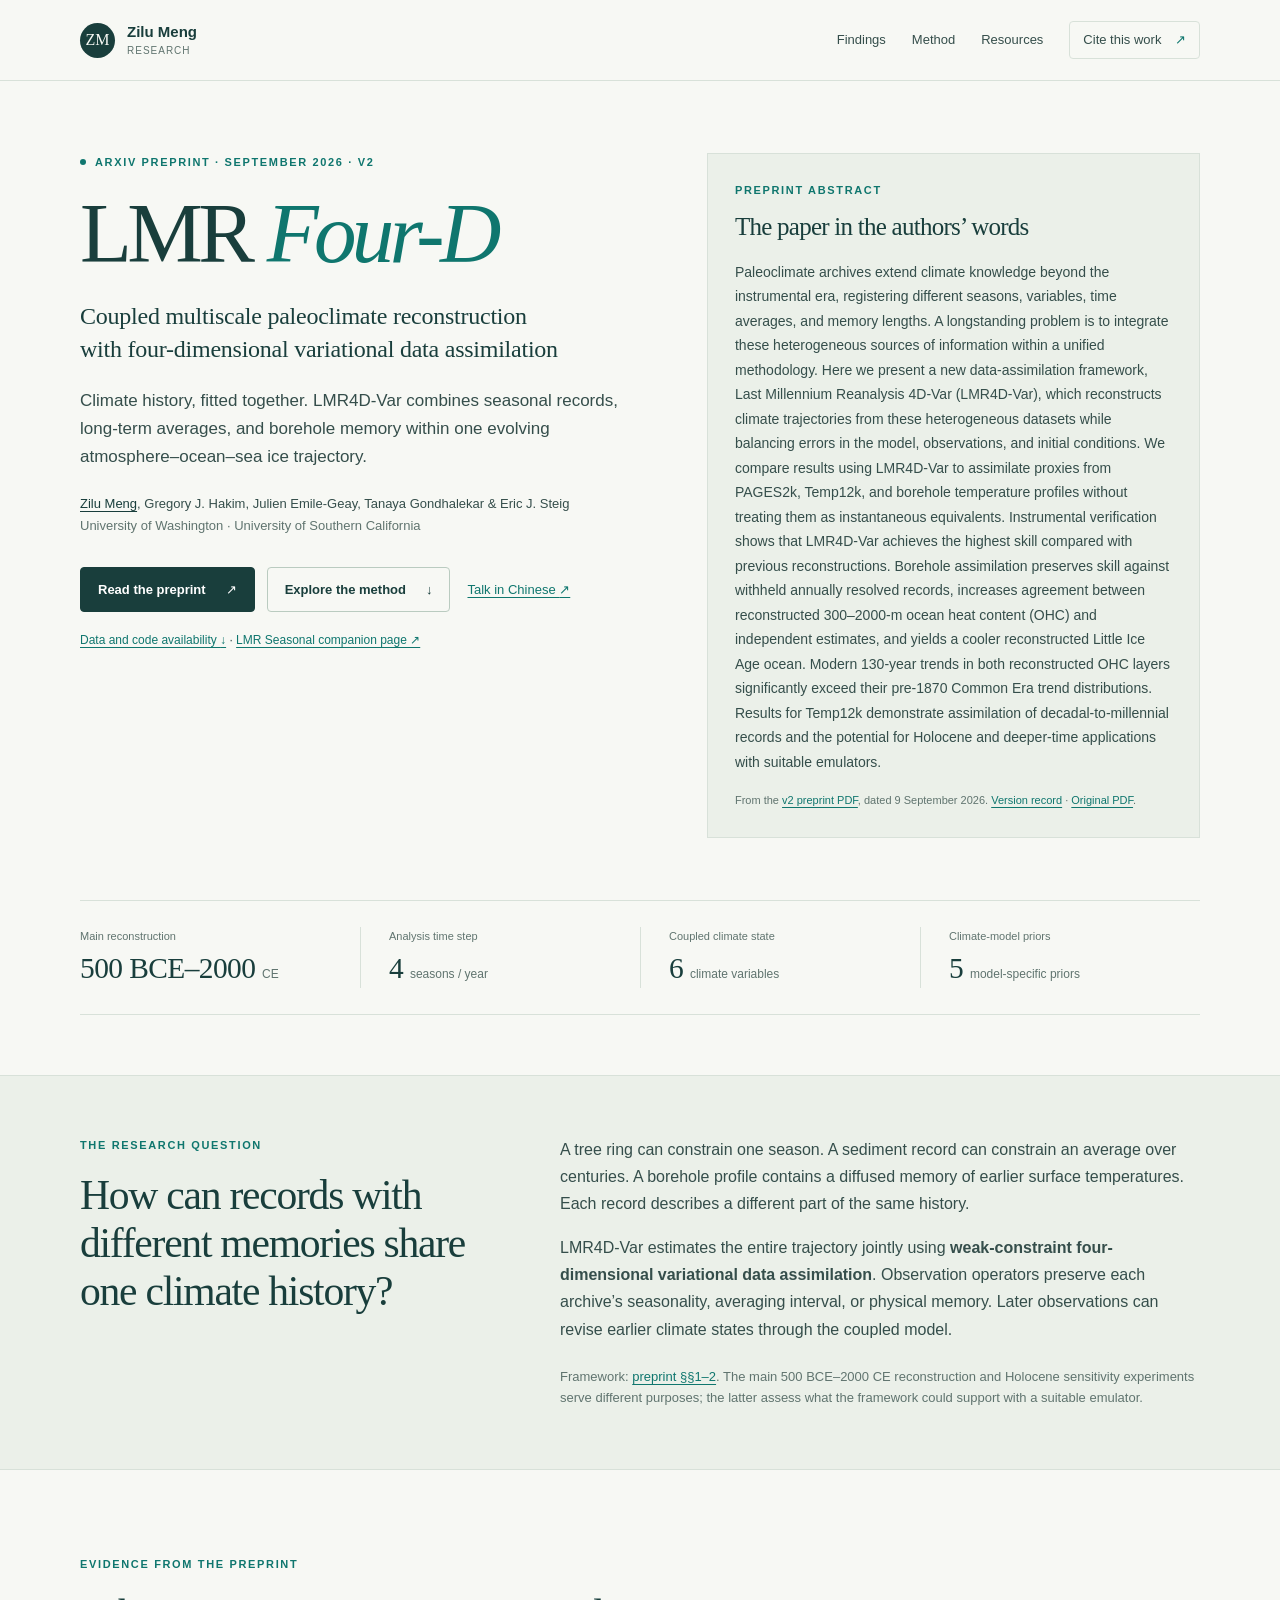
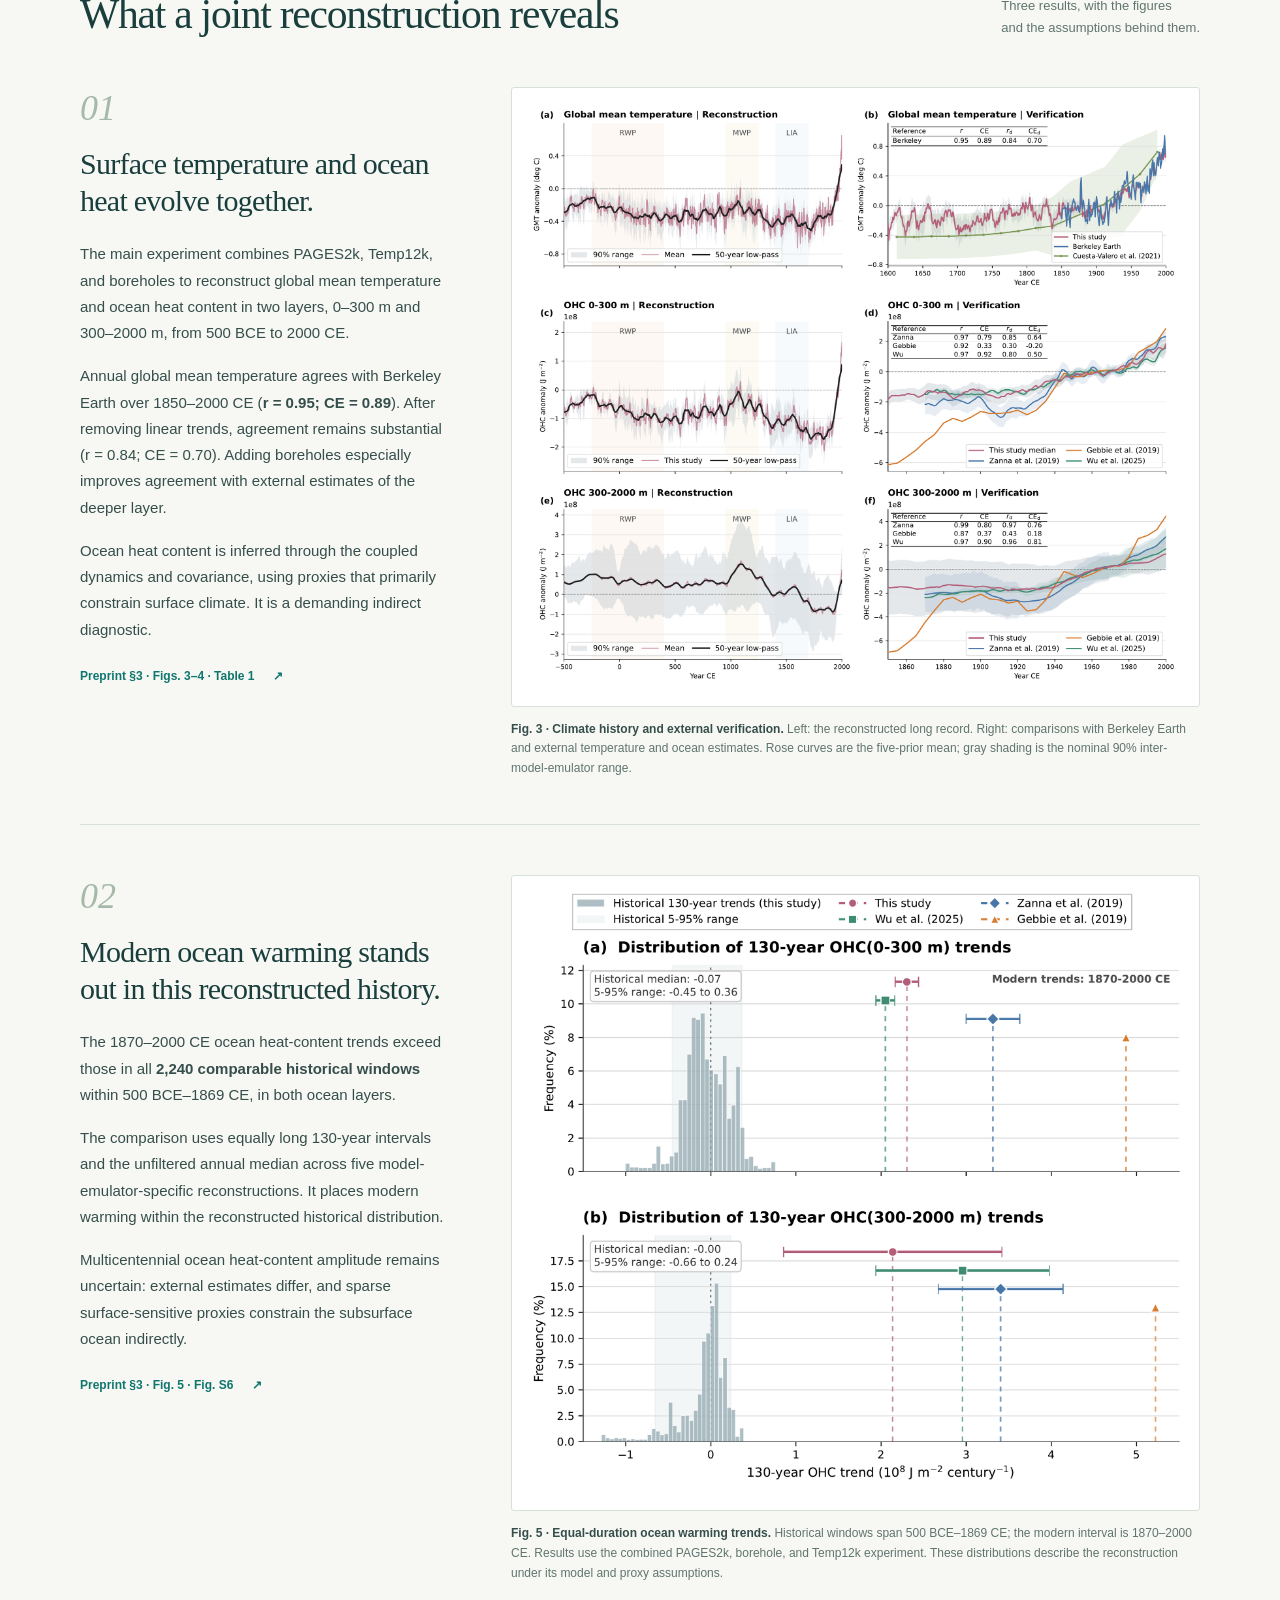
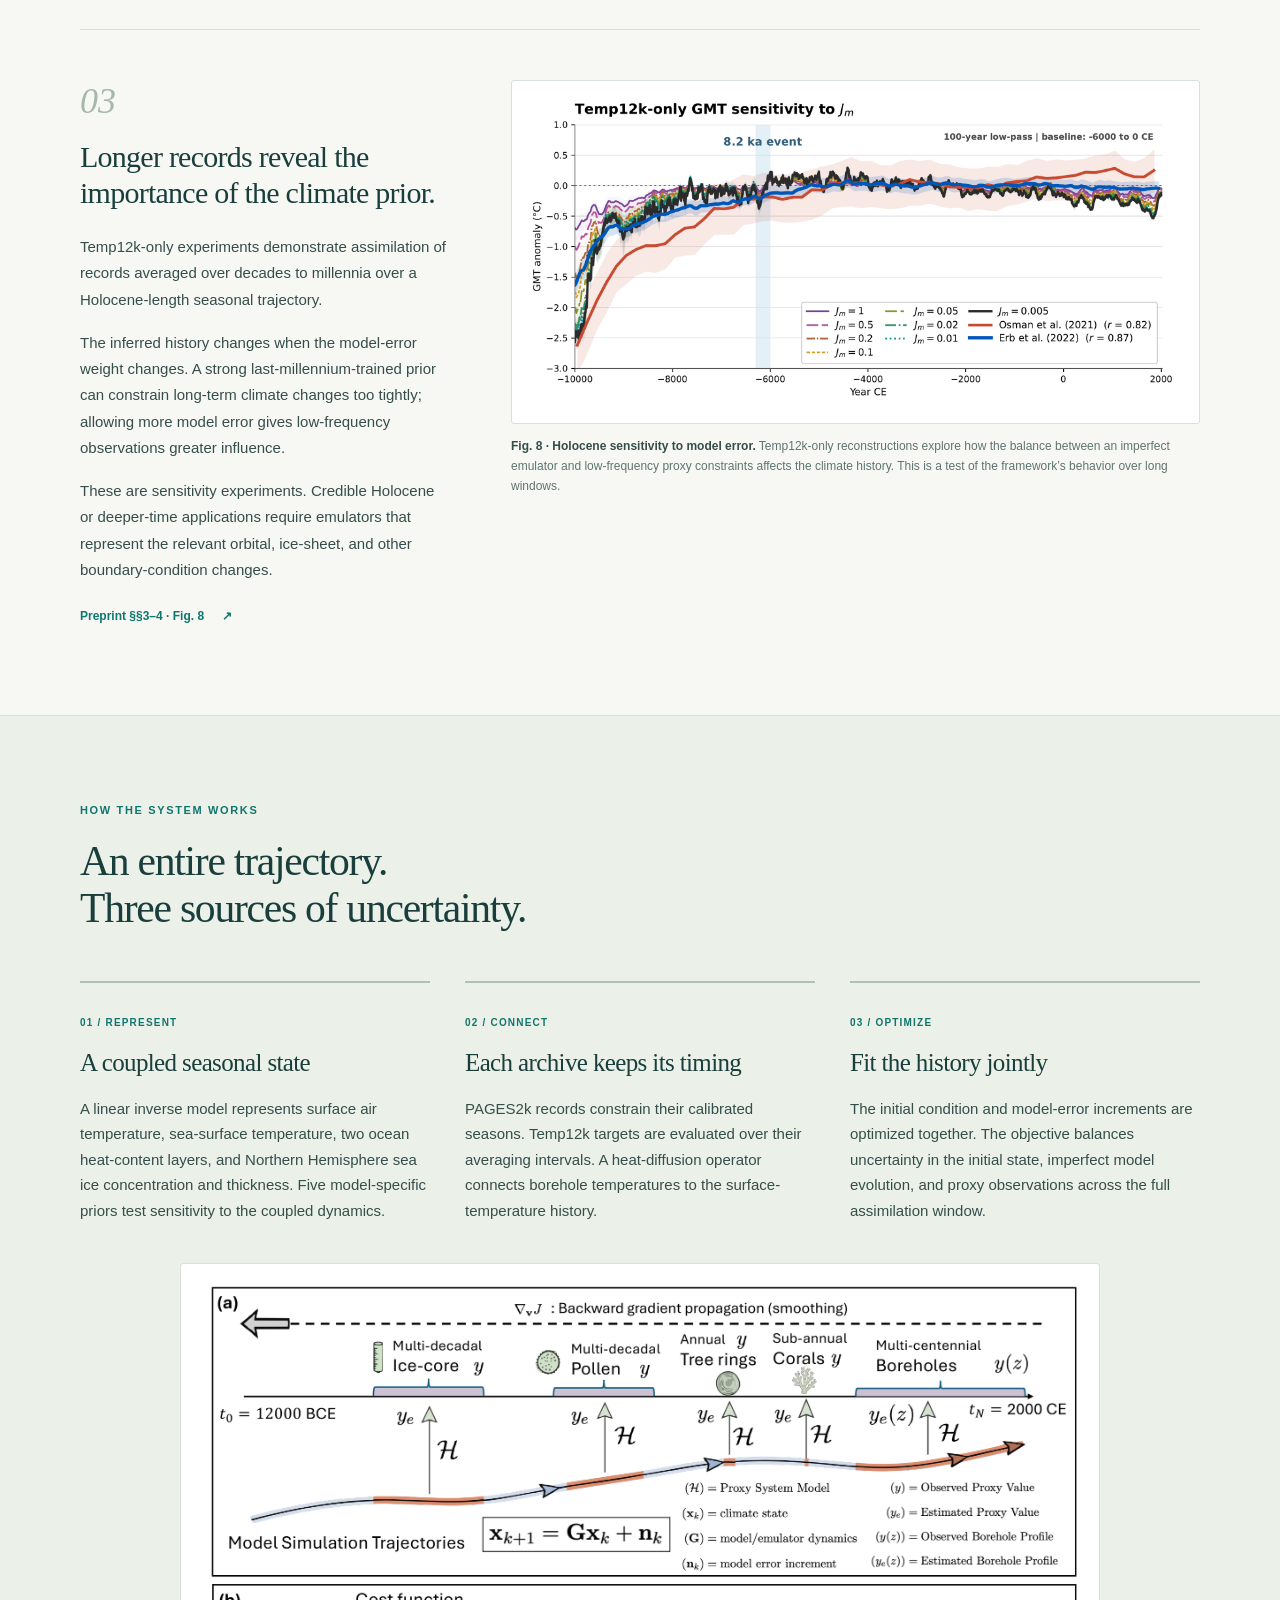
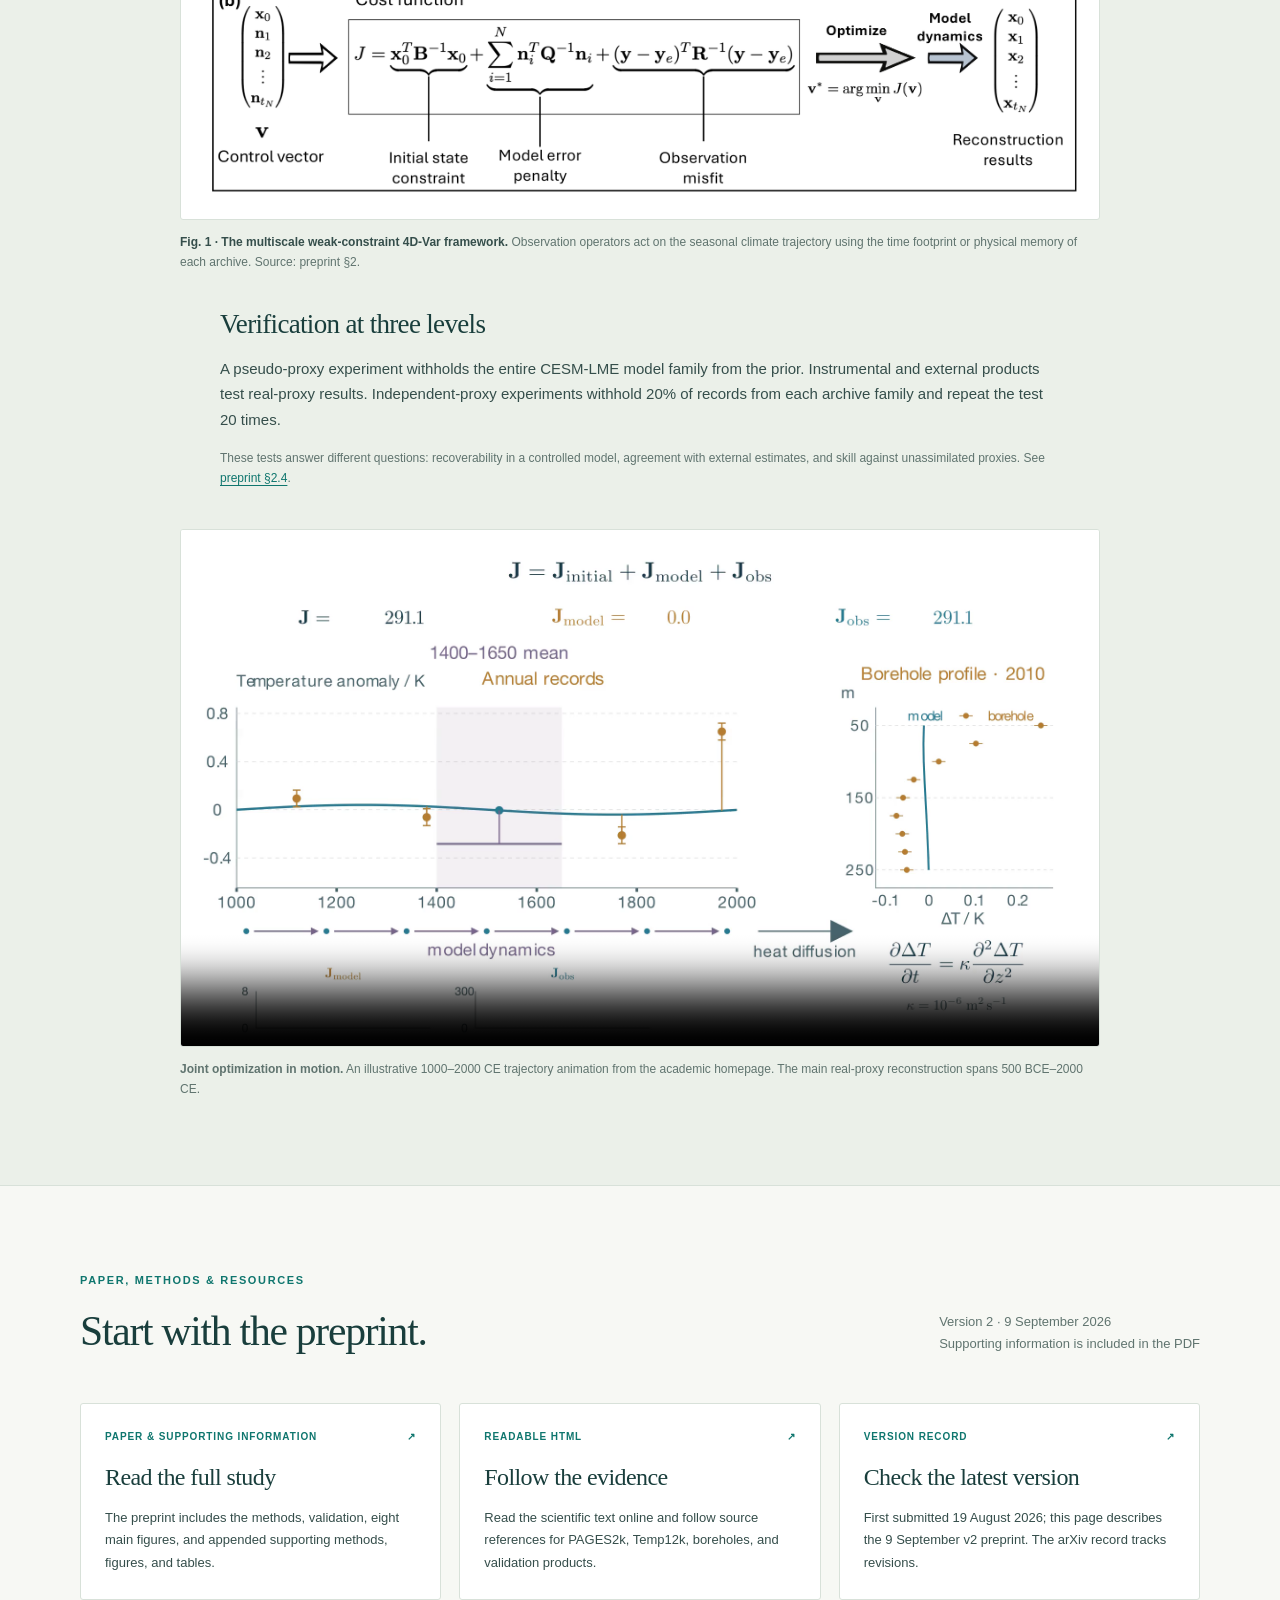
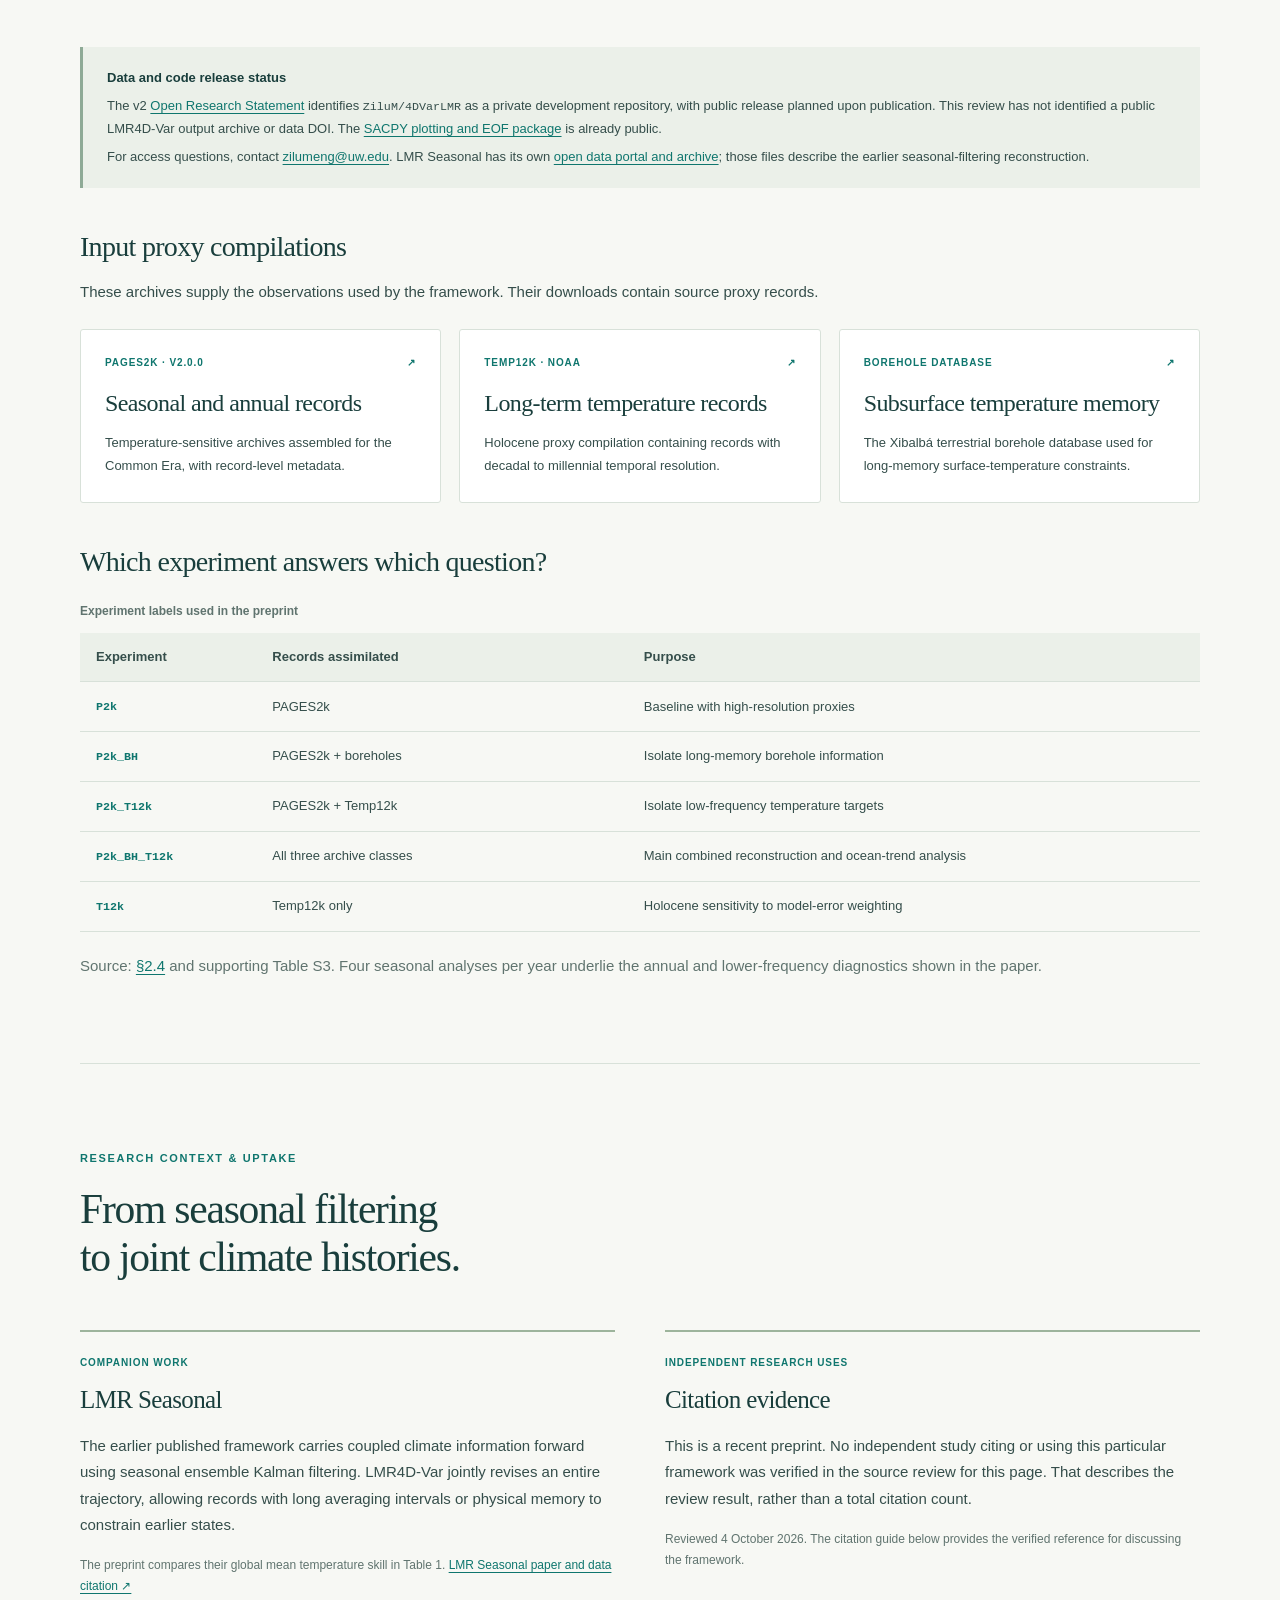
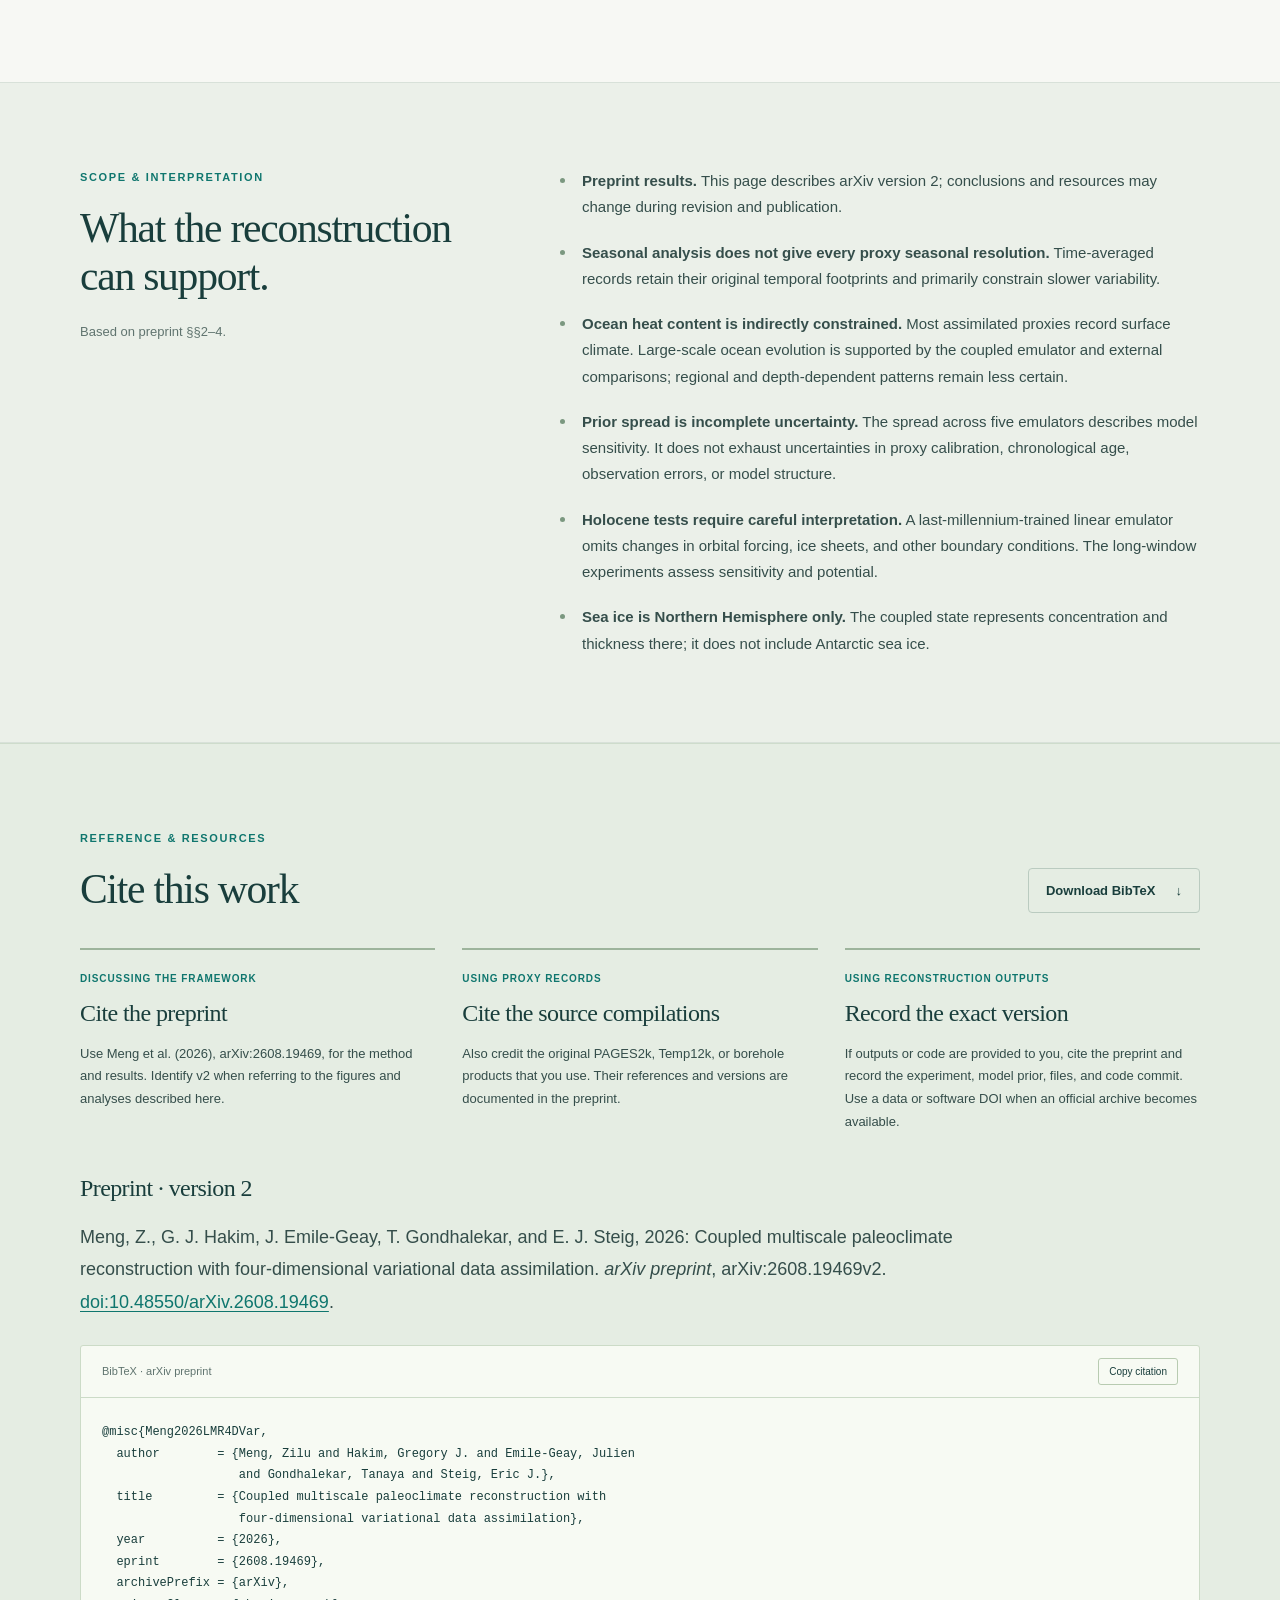
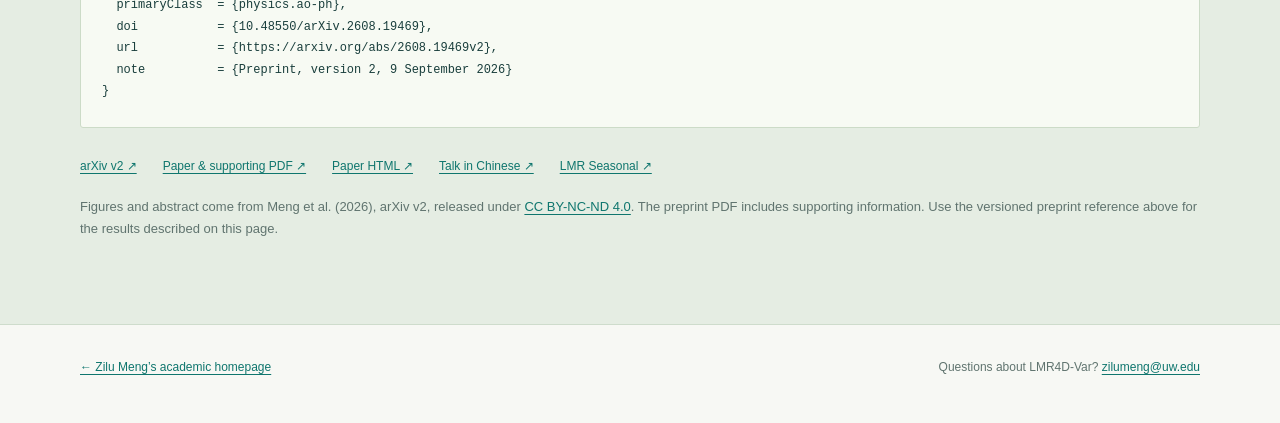
==== lmr-four-d/index.html @ 035308e5 "Publish LMR Four-D research page and citation guide" ====
<!doctype html>
<html lang="en">
<head>
  <meta charset="utf-8">
  <meta name="viewport" content="width=device-width, initial-scale=1">
  <title>LMR Four-D | LMR4D-Var Multiscale Paleoclimate Reconstruction</title>
  <meta name="description" content="LMR4D-Var jointly reconstructs seasonal climate histories using PAGES2k, Temp12k, and borehole records. Explore the 2026 preprint, ocean heat-content results, method, and citation.">
  <meta name="theme-color" content="#f7f8f4">
  <link rel="canonical" href="https://zilum.github.io/lmr-four-d/">
  <meta name="citation_title" content="Coupled multiscale paleoclimate reconstruction with four-dimensional variational data assimilation">
  <meta name="citation_author" content="Zilu Meng">
  <meta name="citation_author" content="Gregory J. Hakim">
  <meta name="citation_author" content="Julien Emile-Geay">
  <meta name="citation_author" content="Tanaya Gondhalekar">
  <meta name="citation_author" content="Eric J. Steig">
  <meta name="citation_publication_date" content="2026/08/19">
  <meta name="citation_arxiv_id" content="2608.19469">
  <meta name="citation_doi" content="10.48550/arXiv.2608.19469">
  <meta name="citation_pdf_url" content="https://zilum.github.io/lmr-four-d/paper.pdf">
  <meta property="og:type" content="article">
  <meta property="og:title" content="LMR Four-D — Climate history, fitted together">
  <meta property="og:description" content="A coupled weak-constraint 4D-Var framework for seasonal, time-averaged, and long-memory paleoclimate records. Preprint, figures, method, and citation.">
  <meta property="og:url" content="https://zilum.github.io/lmr-four-d/">
  <meta property="og:image" content="https://zilum.github.io/lmr-four-d/assets/climate-history.webp">
  <meta property="og:image:alt" content="LMR4D-Var global mean temperature and two-layer ocean heat-content reconstructions and verification, from Figure 3 of the preprint.">
  <meta name="twitter:card" content="summary_large_image">
  <link rel="icon" href="data:image/svg+xml,%3Csvg xmlns='http://www.w3.org/2000/svg' viewBox='0 0 64 64'%3E%3Crect width='64' height='64' rx='14' fill='%230f766e'/%3E%3Ctext x='32' y='42' font-family='Georgia,serif' font-size='28' fill='white' text-anchor='middle'%3EZM%3C/text%3E%3C/svg%3E">
  <link rel="stylesheet" href="./style.css">
  <script type="application/ld+json">
  {
    "@context": "https://schema.org",
    "@graph": [
      {
        "@type": "WebPage",
        "@id": "https://zilum.github.io/lmr-four-d/",
        "url": "https://zilum.github.io/lmr-four-d/",
        "name": "LMR Four-D | LMR4D-Var Multiscale Paleoclimate Reconstruction",
        "inLanguage": "en",
        "mainEntity": {"@id": "https://zilum.github.io/lmr-four-d/#article"}
      },
      {
        "@type": "Person",
        "@id": "https://zilum.github.io/#zilu-meng",
        "name": "Zilu Meng",
        "url": "https://zilum.github.io/",
        "sameAs": "https://orcid.org/0000-0001-5706-592X"
      },
      {
        "@type": "ScholarlyArticle",
        "@id": "https://zilum.github.io/lmr-four-d/#article",
        "headline": "Coupled multiscale paleoclimate reconstruction with four-dimensional variational data assimilation",
        "name": "Coupled multiscale paleoclimate reconstruction with four-dimensional variational data assimilation",
        "alternateName": ["LMR4D-Var", "LMR Four-D", "Last Millennium Reanalysis 4D-Var"],
        "author": [
          {"@id": "https://zilum.github.io/#zilu-meng"},
          {"@type": "Person", "name": "Gregory J. Hakim"},
          {"@type": "Person", "name": "Julien Emile-Geay"},
          {"@type": "Person", "name": "Tanaya Gondhalekar"},
          {"@type": "Person", "name": "Eric J. Steig"}
        ],
        "datePublished": "2026-08-19",
        "dateModified": "2026-09-09",
        "version": "arXiv v2",
        "creativeWorkStatus": "Preprint",
        "identifier": "10.48550/arXiv.2608.19469",
        "sameAs": "https://arxiv.org/abs/2608.19469v2",
        "isPartOf": {"@type": "CreativeWorkSeries", "name": "arXiv"},
        "inLanguage": "en",
        "keywords": ["LMR4D-Var", "weak-constraint 4D-Var", "paleoclimate reconstruction", "borehole temperatures", "Temp12k", "PAGES2k", "ocean heat content"],
        "description": "A coupled weak-constraint four-dimensional variational framework that jointly estimates seasonal climate trajectories using seasonally resolved, time-averaged, and long-memory proxy records. This page accompanies the September 2026 preprint.",
        "license": "https://creativecommons.org/licenses/by-nc-nd/4.0/",
        "encoding": {"@type": "MediaObject", "contentUrl": "https://zilum.github.io/lmr-four-d/paper.pdf", "encodingFormat": "application/pdf"}
      }
    ]
  }
  </script>
  <script async src="https://www.googletagmanager.com/gtag/js?id=G-VGE6Y107VX"></script>
  <script>
    window.dataLayer = window.dataLayer || [];
    function gtag(){dataLayer.push(arguments);}
    gtag('js', new Date());
    gtag('config', 'G-VGE6Y107VX');
  </script>
</head>
<body>
  <a class="skip-link" href="#main">Skip to content</a>
  <header class="site-header"><div class="shell header-inner">
    <a class="brand" href="../"><span class="brand-mark" aria-hidden="true">ZM</span><span>Zilu Meng<span class="brand-caption">Research</span></span></a>
    <nav aria-label="Page navigation"><a href="#findings">Findings</a><a href="#method">Method</a><a href="#data">Resources</a><a class="nav-cite" href="#citation">Cite this work <span aria-hidden="true">↗</span></a></nav>
  </div></header>
  <main id="main">
    <section class="hero shell" aria-labelledby="paper-title">
      <div class="hero-main">
        <p class="eyebrow"><span class="status-dot" aria-hidden="true"></span> arXiv preprint · September 2026 · v2</p>
        <p class="project-name">LMR <em>Four-D</em></p>
        <h1 id="paper-title">Coupled multiscale paleoclimate reconstruction with four-dimensional variational data assimilation</h1>
        <p class="hero-deck">Climate history, fitted together. LMR4D-Var combines seasonal records, long-term averages, and borehole memory within one evolving atmosphere–ocean–sea ice trajectory.</p>
        <p class="authors"><a href="../">Zilu Meng</a>, Gregory J. Hakim, Julien Emile-Geay, Tanaya Gondhalekar &amp; Eric J. Steig<br><span>University of Washington · University of Southern California</span></p>
        <div class="actions"><a class="button primary" href="./paper.pdf">Read the preprint <span aria-hidden="true">↗</span></a><a class="button secondary" href="#method">Explore the method <span aria-hidden="true">↓</span></a><a class="text-link" href="https://www.bilibili.com/video/BV15yYr6FErj">Talk in Chinese <span aria-hidden="true">↗</span></a></div>
        <p class="research-uptake-link"><a href="#data">Data and code availability <span aria-hidden="true">↓</span></a> · <a href="../lmr-seasonal/">LMR Seasonal companion page ↗</a></p>
      </div>
      <section id="abstract" class="hero-abstract" aria-labelledby="abstract-title">
        <p class="eyebrow">Preprint abstract</p><h2 id="abstract-title">The paper in the authors’ words</h2>
        <p>Paleoclimate archives extend climate knowledge beyond the instrumental era, registering different seasons, variables, time averages, and memory lengths. A longstanding problem is to integrate these heterogeneous sources of information within a unified methodology. Here we present a new data-assimilation framework, Last Millennium Reanalysis 4D-Var (LMR4D-Var), which reconstructs climate trajectories from these heterogeneous datasets while balancing errors in the model, observations, and initial conditions. We compare results using LMR4D-Var to assimilate proxies from PAGES2k, Temp12k, and borehole temperature profiles without treating them as instantaneous equivalents. Instrumental verification shows that LMR4D-Var achieves the highest skill compared with previous reconstructions. Borehole assimilation preserves skill against withheld annually resolved records, increases agreement between reconstructed 300–2000-m ocean heat content (OHC) and independent estimates, and yields a cooler reconstructed Little Ice Age ocean. Modern 130-year trends in both reconstructed OHC layers significantly exceed their pre-1870 Common Era trend distributions. Results for Temp12k demonstrate assimilation of decadal-to-millennial records and the potential for Holocene and deeper-time applications with suitable emulators.</p>
        <p class="source-note">From the <a href="./paper.pdf#page=1">v2 preprint PDF</a>, dated 9 September 2026. <a href="https://arxiv.org/abs/2608.19469v2">Version record</a> · <a href="https://arxiv.org/pdf/2608.19469v2">Original PDF</a>.</p>
      </section>
      <dl class="facts"><div><dt>Main reconstruction</dt><dd>500 BCE–2000 <span>CE</span></dd></div><div><dt>Analysis time step</dt><dd>4 <span>seasons / year</span></dd></div><div><dt>Coupled climate state</dt><dd>6 <span>climate variables</span></dd></div><div><dt>Climate-model priors</dt><dd>5 <span>model-specific priors</span></dd></div></dl>
    </section>

    <section class="overview section-band" aria-labelledby="overview-title"><div class="shell overview-grid">
      <div><p class="eyebrow">The research question</p><h2 id="overview-title">How can records with different memories share one climate history?</h2></div>
      <div class="overview-copy"><p>A tree ring can constrain one season. A sediment record can constrain an average over centuries. A borehole profile contains a diffused memory of earlier surface temperatures. Each record describes a different part of the same history.</p><p>LMR4D-Var estimates the entire trajectory jointly using <strong>weak-constraint four-dimensional variational data assimilation</strong>. Observation operators preserve each archive’s seasonality, averaging interval, or physical memory. Later observations can revise earlier climate states through the coupled model.</p><p class="source-note">Framework: <a href="./paper.pdf#page=2">preprint §§1–2</a>. The main 500 BCE–2000 CE reconstruction and Holocene sensitivity experiments serve different purposes; the latter assess what the framework could support with a suitable emulator.</p></div>
    </div></section>

    <section id="findings" class="shell section" aria-labelledby="findings-title">
      <div class="section-heading"><div><p class="eyebrow">Evidence from the preprint</p><h2 id="findings-title">What a joint reconstruction reveals</h2></div><p>Three results, with the figures<br>and the assumptions behind them.</p></div>
      <article class="finding" id="finding-history">
        <div class="finding-copy"><span class="finding-number">01</span><h3>Surface temperature and ocean heat evolve together.</h3><p>The main experiment combines PAGES2k, Temp12k, and boreholes to reconstruct global mean temperature and ocean heat content in two layers, 0–300 m and 300–2000 m, from 500 BCE to 2000 CE.</p><p>Annual global mean temperature agrees with Berkeley Earth over 1850–2000 CE (<strong>r = 0.95; CE = 0.89</strong>). After removing linear trends, agreement remains substantial (r = 0.84; CE = 0.70). Adding boreholes especially improves agreement with external estimates of the deeper layer.</p><p>Ocean heat content is inferred through the coupled dynamics and covariance, using proxies that primarily constrain surface climate. It is a demanding indirect diagnostic.</p><a class="source-link" href="https://arxiv.org/html/2608.19469v2#S3">Preprint §3 · Figs. 3–4 · Table 1 <span aria-hidden="true">↗</span></a></div>
        <figure class="paper-figure"><a href="./assets/climate-history.webp" aria-label="Open Figure 3 at full resolution"><img src="./assets/climate-history.webp" width="2000" height="1787" alt="Figure 3: reconstructed global mean temperature and ocean heat-content anomalies for 500 BCE–2000 CE, with instrumental and external comparisons for the 0–300-m and 300–2000-m ocean layers." loading="lazy"></a><figcaption><strong>Fig. 3 · Climate history and external verification.</strong> Left: the reconstructed long record. Right: comparisons with Berkeley Earth and external temperature and ocean estimates. Rose curves are the five-prior mean; gray shading is the nominal 90% inter-model-emulator range.</figcaption></figure>
      </article>
      <article class="finding" id="finding-warming">
        <div class="finding-copy"><span class="finding-number">02</span><h3>Modern ocean warming stands out in this reconstructed history.</h3><p>The 1870–2000 CE ocean heat-content trends exceed those in all <strong>2,240 comparable historical windows</strong> within 500 BCE–1869 CE, in both ocean layers.</p><p>The comparison uses equally long 130-year intervals and the unfiltered annual median across five model-emulator-specific reconstructions. It places modern warming within the reconstructed historical distribution.</p><p>Multicentennial ocean heat-content amplitude remains uncertain: external estimates differ, and sparse surface-sensitive proxies constrain the subsurface ocean indirectly.</p><a class="source-link" href="https://arxiv.org/html/2608.19469v2#S3">Preprint §3 · Fig. 5 · Fig. S6 <span aria-hidden="true">↗</span></a></div>
        <figure class="paper-figure"><a href="./assets/ocean-warming.webp" aria-label="Open Figure 5 at full resolution"><img src="./assets/ocean-warming.webp" width="2000" height="1839" alt="Figure 5: reconstructed modern 130-year ocean heat-content trends compared with pre-1870 historical trend distributions in the 0–300-m and 300–2000-m layers." loading="lazy"></a><figcaption><strong>Fig. 5 · Equal-duration ocean warming trends.</strong> Historical windows span 500 BCE–1869 CE; the modern interval is 1870–2000 CE. Results use the combined PAGES2k, borehole, and Temp12k experiment. These distributions describe the reconstruction under its model and proxy assumptions.</figcaption></figure>
      </article>
      <article class="finding" id="finding-holocene">
        <div class="finding-copy"><span class="finding-number">03</span><h3>Longer records reveal the importance of the climate prior.</h3><p>Temp12k-only experiments demonstrate assimilation of records averaged over decades to millennia over a Holocene-length seasonal trajectory.</p><p>The inferred history changes when the model-error weight changes. A strong last-millennium-trained prior can constrain long-term climate changes too tightly; allowing more model error gives low-frequency observations greater influence.</p><p>These are sensitivity experiments. Credible Holocene or deeper-time applications require emulators that represent the relevant orbital, ice-sheet, and other boundary-condition changes.</p><a class="source-link" href="https://arxiv.org/html/2608.19469v2#S3">Preprint §§3–4 · Fig. 8 <span aria-hidden="true">↗</span></a></div>
        <figure class="paper-figure"><a href="./assets/holocene-sensitivity.webp" aria-label="Open Figure 8 at full resolution"><img src="./assets/holocene-sensitivity.webp" width="2000" height="944" alt="Figure 8: Temp12k-only Holocene global mean temperature sensitivity experiments with different model-error weights, compared with other temperature reconstructions." loading="lazy"></a><figcaption><strong>Fig. 8 · Holocene sensitivity to model error.</strong> Temp12k-only reconstructions explore how the balance between an imperfect emulator and low-frequency proxy constraints affects the climate history. This is a test of the framework’s behavior over long windows.</figcaption></figure>
      </article>
    </section>

    <section id="method" class="method section-band" aria-labelledby="method-title"><div class="shell section">
      <div class="section-heading"><div><p class="eyebrow">How the system works</p><h2 id="method-title">An entire trajectory.<br>Three sources of uncertainty.</h2></div></div>
      <div class="method-grid"><article><span class="step">01 / REPRESENT</span><h3>A coupled seasonal state</h3><p>A linear inverse model represents surface air temperature, sea-surface temperature, two ocean heat-content layers, and Northern Hemisphere sea ice concentration and thickness. Five model-specific priors test sensitivity to the coupled dynamics.</p></article><article><span class="step">02 / CONNECT</span><h3>Each archive keeps its timing</h3><p>PAGES2k records constrain their calibrated seasons. Temp12k targets are evaluated over their averaging intervals. A heat-diffusion operator connects borehole temperatures to the surface-temperature history.</p></article><article><span class="step">03 / OPTIMIZE</span><h3>Fit the history jointly</h3><p>The initial condition and model-error increments are optimized together. The objective balances uncertainty in the initial state, imperfect model evolution, and proxy observations across the full assimilation window.</p></article></div>
      <figure class="paper-figure method-figure"><a href="./assets/coupled-method.webp" aria-label="Open Figure 1 at full resolution"><img src="./assets/coupled-method.webp" width="2000" height="1179" alt="Figure 1: a coupled climate emulator and archive-specific observation operators feed a weak-constraint 4D-Var objective balancing initial-state, model, and observation errors." loading="lazy"></a><figcaption><strong>Fig. 1 · The multiscale weak-constraint 4D-Var framework.</strong> Observation operators act on the seasonal climate trajectory using the time footprint or physical memory of each archive. Source: preprint §2.</figcaption></figure>
      <div class="validation-note"><h3>Verification at three levels</h3><p>A pseudo-proxy experiment withholds the entire CESM-LME model family from the prior. Instrumental and external products test real-proxy results. Independent-proxy experiments withhold 20% of records from each archive family and repeat the test 20 times.</p><p class="source-note">These tests answer different questions: recoverability in a controlled model, agreement with external estimates, and skill against unassimilated proxies. See <a href="https://arxiv.org/html/2608.19469v2#S2.SS4">preprint §2.4</a>.</p></div>
      <figure class="trajectory-demo"><video controls loop muted playsinline preload="none" poster="../videos/lmr4dvar_joint_optimization_poster.png" aria-label="Illustration of joint climate-trajectory optimization over 1000–2000 CE"><source src="../videos/lmr4dvar_joint_optimization.mp4" type="video/mp4"><a href="../videos/lmr4dvar_joint_optimization.mp4">Download the trajectory animation</a>.</video><figcaption><strong>Joint optimization in motion.</strong> An illustrative 1000–2000 CE trajectory animation from the academic homepage. The main real-proxy reconstruction spans 500 BCE–2000 CE.</figcaption></figure>
    </div></section>

    <section id="data" class="shell section" aria-labelledby="data-title">
      <div class="section-heading"><div><p class="eyebrow">Paper, methods &amp; resources</p><h2 id="data-title">Start with the preprint.</h2></div><p>Version 2 · 9 September 2026<br>Supporting information is included in the PDF</p></div>
      <div class="resource-grid"><a class="resource" href="./paper.pdf"><span class="resource-kind">PAPER &amp; SUPPORTING INFORMATION <span aria-hidden="true">↗</span></span><h3>Read the full study</h3><p>The preprint includes the methods, validation, eight main figures, and appended supporting methods, figures, and tables.</p></a><a class="resource" href="https://arxiv.org/html/2608.19469v2"><span class="resource-kind">READABLE HTML <span aria-hidden="true">↗</span></span><h3>Follow the evidence</h3><p>Read the scientific text online and follow source references for PAGES2k, Temp12k, boreholes, and validation products.</p></a><a class="resource" href="https://arxiv.org/abs/2608.19469"><span class="resource-kind">VERSION RECORD <span aria-hidden="true">↗</span></span><h3>Check the latest version</h3><p>First submitted 19 August 2026; this page describes the 9 September v2 preprint. The arXiv record tracks revisions.</p></a></div>
      <aside class="data-note"><strong>Data and code release status</strong><p>The v2 <a href="https://arxiv.org/html/2608.19469v2#Sx5">Open Research Statement</a> identifies <code>ZiluM/4DVarLMR</code> as a private development repository, with public release planned upon publication. This review has not identified a public LMR4D-Var output archive or data DOI. The <a href="https://github.com/ZiluM/sacpy">SACPY plotting and EOF package</a> is already public.</p><p>For access questions, contact <a href="mailto:zilumeng@uw.edu">zilumeng@uw.edu</a>. LMR Seasonal has its own <a href="../lmr-seasonal/#data">open data portal and archive</a>; those files describe the earlier seasonal-filtering reconstruction.</p></aside>
      <div class="input-proxies"><h3>Input proxy compilations</h3><p>These archives supply the observations used by the framework. Their downloads contain source proxy records.</p><div class="resource-grid">
        <a class="resource" href="https://doi.org/10.6084/m9.figshare.c.3285353"><span class="resource-kind">PAGES2K · V2.0.0 <span aria-hidden="true">↗</span></span><h3>Seasonal and annual records</h3><p>Temperature-sensitive archives assembled for the Common Era, with record-level metadata.</p></a>
        <a class="resource" href="https://www.ncei.noaa.gov/access/paleo-search/study/27330"><span class="resource-kind">TEMP12K · NOAA <span aria-hidden="true">↗</span></span><h3>Long-term temperature records</h3><p>Holocene proxy compilation containing records with decadal to millennial temporal resolution.</p></a>
        <a class="resource" href="https://doi.org/10.6084/m9.figshare.13516487"><span class="resource-kind">BOREHOLE DATABASE <span aria-hidden="true">↗</span></span><h3>Subsurface temperature memory</h3><p>The Xibalbá terrestrial borehole database used for long-memory surface-temperature constraints.</p></a>
      </div></div>
      <div class="data-spec experiment-spec"><h3>Which experiment answers which question?</h3><div class="table-scroll" tabindex="0" role="region" aria-label="LMR4D-Var experiment configurations"><table><caption>Experiment labels used in the preprint</caption><thead><tr><th scope="col">Experiment</th><th scope="col">Records assimilated</th><th scope="col">Purpose</th></tr></thead><tbody><tr><th scope="row"><code>P2k</code></th><td>PAGES2k</td><td>Baseline with high-resolution proxies</td></tr><tr><th scope="row"><code>P2k_BH</code></th><td>PAGES2k + boreholes</td><td>Isolate long-memory borehole information</td></tr><tr><th scope="row"><code>P2k_T12k</code></th><td>PAGES2k + Temp12k</td><td>Isolate low-frequency temperature targets</td></tr><tr><th scope="row"><code>P2k_BH_T12k</code></th><td>All three archive classes</td><td>Main combined reconstruction and ocean-trend analysis</td></tr><tr><th scope="row"><code>T12k</code></th><td>Temp12k only</td><td>Holocene sensitivity to model-error weighting</td></tr></tbody></table></div><p class="source-note">Source: <a href="https://arxiv.org/html/2608.19469v2#S2.SS4">§2.4</a> and supporting Table S3. Four seasonal analyses per year underlie the annual and lower-frequency diagnostics shown in the paper.</p></div>
    </section>

    <section id="research-use" class="shell section research-use" aria-labelledby="research-use-title"><div class="section-heading"><div><p class="eyebrow">Research context &amp; uptake</p><h2 id="research-use-title">From seasonal filtering<br>to joint climate histories.</h2></div></div>
      <div class="research-use-grid"><article class="research-use-item"><span class="resource-kind">COMPANION WORK</span><h3><a href="../lmr-seasonal/">LMR Seasonal</a></h3><p>The earlier published framework carries coupled climate information forward using seasonal ensemble Kalman filtering. LMR4D-Var jointly revises an entire trajectory, allowing records with long averaging intervals or physical memory to constrain earlier states.</p><p class="study-evidence">The preprint compares their global mean temperature skill in Table 1. <a href="../lmr-seasonal/#citation">LMR Seasonal paper and data citation ↗</a></p></article><article class="research-use-item"><span class="resource-kind">INDEPENDENT RESEARCH USES</span><h3>Citation evidence</h3><p>This is a recent preprint. No independent study citing or using this particular framework was verified in the source review for this page. That describes the review result, rather than a total citation count.</p><p class="study-evidence">Reviewed 4 October 2026. The citation guide below provides the verified reference for discussing the framework.</p></article></div>
    </section>

    <section class="limits section-band" aria-labelledby="limits-title"><div class="shell section limits-grid"><div><p class="eyebrow">Scope &amp; interpretation</p><h2 id="limits-title">What the reconstruction<br>can support.</h2><p class="source-note">Based on preprint §§2–4.</p></div><div><ul class="limits-list"><li><strong>Preprint results.</strong> This page describes arXiv version 2; conclusions and resources may change during revision and publication.</li><li><strong>Seasonal analysis does not give every proxy seasonal resolution.</strong> Time-averaged records retain their original temporal footprints and primarily constrain slower variability.</li><li><strong>Ocean heat content is indirectly constrained.</strong> Most assimilated proxies record surface climate. Large-scale ocean evolution is supported by the coupled emulator and external comparisons; regional and depth-dependent patterns remain less certain.</li><li><strong>Prior spread is incomplete uncertainty.</strong> The spread across five emulators describes model sensitivity. It does not exhaust uncertainties in proxy calibration, chronological age, observation errors, or model structure.</li><li><strong>Holocene tests require careful interpretation.</strong> A last-millennium-trained linear emulator omits changes in orbital forcing, ice sheets, and other boundary conditions. The long-window experiments assess sensitivity and potential.</li><li><strong>Sea ice is Northern Hemisphere only.</strong> The coupled state represents concentration and thickness there; it does not include Antarctic sea ice.</li></ul></div></div></section>

    <section id="citation" class="citation-section" aria-labelledby="citation-title"><div class="shell section">
      <div class="section-heading"><div><p class="eyebrow">Reference &amp; resources</p><h2 id="citation-title">Cite this work</h2></div><a class="button secondary" href="./citation.bib" download>Download BibTeX <span aria-hidden="true">↓</span></a></div>
      <div class="citation-guidance"><article><span class="resource-kind">DISCUSSING THE FRAMEWORK</span><h3>Cite the preprint</h3><p>Use Meng et al. (2026), arXiv:2608.19469, for the method and results. Identify v2 when referring to the figures and analyses described here.</p></article><article><span class="resource-kind">USING PROXY RECORDS</span><h3>Cite the source compilations</h3><p>Also credit the original PAGES2k, Temp12k, or borehole products that you use. Their references and versions are documented in the preprint.</p></article><article><span class="resource-kind">USING RECONSTRUCTION OUTPUTS</span><h3>Record the exact version</h3><p>If outputs or code are provided to you, cite the preprint and record the experiment, model prior, files, and code commit. Use a data or software DOI when an official archive becomes available.</p></article></div>
      <h3 class="reference-label">Preprint · version 2</h3><p class="citation-text">Meng, Z., G. J. Hakim, J. Emile-Geay, T. Gondhalekar, and E. J. Steig, 2026: Coupled multiscale paleoclimate reconstruction with four-dimensional variational data assimilation. <em>arXiv preprint</em>, arXiv:2608.19469v2. <a href="https://doi.org/10.48550/arXiv.2608.19469">doi:10.48550/arXiv.2608.19469</a>.</p>
      <div class="citation-code"><div class="code-toolbar"><span>BibTeX · arXiv preprint</span><button type="button" data-copy="bibtex-example" hidden>Copy citation</button></div><pre><code id="bibtex-example">@misc{Meng2026LMR4DVar,
  author        = {Meng, Zilu and Hakim, Gregory J. and Emile-Geay, Julien
                   and Gondhalekar, Tanaya and Steig, Eric J.},
  title         = {Coupled multiscale paleoclimate reconstruction with
                   four-dimensional variational data assimilation},
  year          = {2026},
  eprint        = {2608.19469},
  archivePrefix = {arXiv},
  primaryClass  = {physics.ao-ph},
  doi           = {10.48550/arXiv.2608.19469},
  url           = {https://arxiv.org/abs/2608.19469v2},
  note          = {Preprint, version 2, 9 September 2026}
}</code></pre><p class="code-status" aria-live="polite"></p></div>
      <nav class="all-resources" aria-label="All research resources"><a href="https://arxiv.org/abs/2608.19469v2">arXiv v2 ↗</a><a href="./paper.pdf">Paper &amp; supporting PDF ↗</a><a href="https://arxiv.org/html/2608.19469v2">Paper HTML ↗</a><a href="https://www.bilibili.com/video/BV15yYr6FErj">Talk in Chinese ↗</a><a href="../lmr-seasonal/">LMR Seasonal ↗</a></nav>
      <p class="source-note">Figures and abstract come from Meng et al. (2026), arXiv v2, released under <a href="https://creativecommons.org/licenses/by-nc-nd/4.0/">CC BY-NC-ND 4.0</a>. The preprint PDF includes supporting information. Use the versioned preprint reference above for the results described on this page.</p>
    </div></section>
  </main>
  <footer class="shell site-footer"><a href="../">← Zilu Meng’s academic homepage</a><span>Questions about LMR4D-Var? <a href="mailto:zilumeng@uw.edu">zilumeng@uw.edu</a></span></footer>
  <script>
    if (navigator.clipboard && window.isSecureContext) {
      document.querySelectorAll('[data-copy]').forEach((button) => {
        button.hidden = false;
        button.addEventListener('click', async () => {
          const status = button.closest('div').parentElement.querySelector('.code-status');
          try {
            await navigator.clipboard.writeText(document.getElementById(button.dataset.copy).textContent);
            status.textContent = 'Copied to clipboard.';
          } catch {
            status.textContent = 'Select and copy the text manually.';
          }
        });
      });
    }
  </script>
</body>
</html>
---- lmr-four-d/style.css ----
:root {
  --paper: #f7f8f4;
  --ink: #193e3c;
  --text: #354e4b;
  --muted: #60746f;
  --accent: #0f766e;
  --line: #d8e1d9;
  --tint: #ebf0e9;
  --serif: "Iowan Old Style", "Palatino Linotype", Palatino, Georgia, serif;
  --sans: -apple-system, BlinkMacSystemFont, "Segoe UI", Roboto, Helvetica, Arial, sans-serif;
}
* { box-sizing: border-box; }
html { scroll-behavior: smooth; scroll-padding-top: 105px; }
body { margin: 0; background: var(--paper); color: var(--text); font: 17px/1.7 var(--sans); -webkit-font-smoothing: antialiased; }
a { color: var(--accent); text-decoration-thickness: 1px; text-underline-offset: 3px; }
a:hover { color: #084e48; }
button { font: inherit; cursor: pointer; }
button[hidden] { display: none; }
img { display: block; max-width: 100%; height: auto; }
figure, p, dl { margin: 0; }
p + p { margin-top: 17px; }
h1, h2, h3 { color: var(--ink); margin: 0; font-weight: 500; }
h2 { font: 500 clamp(32px, 3.25vw, 43px)/1.15 var(--serif); letter-spacing: -.03em; text-wrap: balance; }
h3 { font: 500 28px/1.22 var(--serif); letter-spacing: -.025em; }
strong { font-weight: 600; }
.shell { width: min(1120px, calc(100% - 80px)); margin-inline: auto; }
.section { padding-block: 85px; }
.section-band { background: var(--tint); border-block: 1px solid var(--line); }
.eyebrow { color: var(--accent); font-size: 11px; font-weight: 650; letter-spacing: .15em; text-transform: uppercase; margin-bottom: 18px; }
.source-note { color: var(--muted); font-size: 13px; line-height: 1.65; }
:focus-visible { outline: 3px solid #bf7a33; outline-offset: 5px; }
.skip-link { position: fixed; top: 8px; left: 8px; transform: translateY(-150%); padding: 8px 15px; color: white; background: var(--ink); z-index: 100; }
.skip-link:focus { transform: none; }
.site-header { position: sticky; top: 0; z-index: 10; background: #f7f8f4f2; backdrop-filter: blur(12px); border-bottom: 1px solid var(--line); }
.header-inner { min-height: 80px; display: flex; align-items: center; justify-content: space-between; gap: 30px; }
.brand { color: var(--ink); display: flex; align-items: center; gap: 12px; font-size: 15px; font-weight: 650; text-decoration: none; line-height: 1.25; }
.brand-mark { display: grid; place-items: center; background: var(--ink); color: var(--paper); width: 35px; height: 35px; font: 16px var(--serif); border-radius: 50%; }
.brand-caption { display: block; margin-top: 3px; color: var(--muted); font-size: 10px; letter-spacing: .1em; text-transform: uppercase; font-weight: 400; }
.site-header nav { display: flex; gap: 26px; align-items: center; font-size: 13px; }
.site-header nav a { color: var(--text); text-decoration: none; white-space: nowrap; }
.site-header nav .nav-cite { border: 1px solid var(--line); border-radius: 4px; padding: 7px 13px; }
.nav-cite span { margin-left: 10px; color: var(--accent); }
.hero { padding-top: 72px; display: grid; grid-template-columns: 1.65fr 1fr; gap: 40px 60px; }
.hero:has(.hero-abstract) { grid-template-columns: 1.15fr 1fr; }
.hero-abstract { align-self: start; background: var(--tint); border: 1px solid var(--line); padding: 27px; }
.hero-abstract h2 { font-size: 25px; margin-bottom: 18px; line-height: 1.25; }
.hero-abstract > p:not(.eyebrow):not(.source-note) { font-size: 14px; line-height: 1.75; }
.hero-abstract > .source-note { margin-top: 17px; font-size: 11px; }
.hero-abstract .eyebrow { margin-bottom: 11px; }
.hero .eyebrow { display: flex; align-items: center; gap: 9px; }
.status-dot { width: 6px; height: 6px; border-radius: 50%; background: var(--accent); }
.project-name { font: 500 clamp(57px, 6.8vw, 85px)/1.02 var(--serif); color: var(--ink); letter-spacing: -.055em; white-space: nowrap; margin-bottom: 24px; }
.project-name em { font-weight: 400; color: var(--accent); }
.hero h1 { font: 500 24px/1.35 var(--serif); max-width: 610px; text-wrap: balance; letter-spacing: -.01em; }
.hero-deck { margin-top: 22px; font-size: 17px; line-height: 1.65; max-width: 575px; }
.authors { font-size: 13px; margin-top: 22px; line-height: 1.7; }
.authors a { color: var(--ink); }
.authors span { color: var(--muted); }
.actions { display: flex; flex-wrap: wrap; align-items: center; gap: 12px; margin-top: 30px; }
.button { display: inline-flex; gap: 20px; align-items: center; justify-content: center; min-height: 45px; padding: 10px 17px; font-size: 13px; font-weight: 550; line-height: 1.35; text-decoration: none; border-radius: 4px; transition: background .2s; }
.primary { color: white; background: var(--ink); border: 1px solid var(--ink); }
.primary:hover { color: white; background: var(--accent); }
.secondary { color: var(--ink); background: transparent; border: 1px solid #bacbc0; }
.secondary:hover { background: var(--tint); }
.text-link { font-size: 13px; padding: 9px 5px; }
.research-uptake-link { font-size: 12px; margin-top: 18px; }
.hero-aside { border: 1px solid #cbd8cd; background: #eff3ec; margin-top: 14px; align-self: center; position: relative; }
.preview-label { padding: 18px 18px 14px; display: flex; justify-content: space-between; gap: 10px; font-size: 9px; font-weight: 600; letter-spacing: .08em; color: var(--muted); }
.hero-figure { margin: 0 18px; background: white; border: 1px solid var(--line); padding: 15px 12px 21px; }
.hero-figure > a { display: block; }
.hero-figure img { width: 100%; mix-blend-mode: multiply; }
.hero-figure figcaption { font: 500 23px/1.25 var(--serif); text-align: center; color: var(--ink); padding-top: 17px; }
.hero-figure figcaption span { display: block; color: var(--muted); font: 11px/1.7 var(--sans); margin-top: 10px; }
.component-list { display: flex; justify-content: space-around; font-size: 10px; color: var(--accent); text-transform: uppercase; letter-spacing: .1em; padding: 18px 10px; }
.facts { grid-column: 1/-1; display: grid; grid-template-columns: repeat(4, 1fr); border-block: 1px solid var(--line); margin-top: 22px; margin-bottom: 60px; padding-block: 26px; }
.facts div { padding-left: 28px; border-left: 1px solid var(--line); }
.facts div:first-child { padding-left: 0; border: 0; }
.facts dt { font-size: 11px; color: var(--muted); }
.facts dd { margin: 4px 0 0; color: var(--ink); font: 500 30px/1.3 var(--serif); letter-spacing: -.02em; }
.facts dd span { font: 12px var(--sans); letter-spacing: 0; color: var(--muted); }
.overview { padding-block: 60px; }
.overview-grid { display: grid; grid-template-columns: 1fr 1.6fr; gap: 80px; }
.overview-copy { max-width: 690px; }
.overview-copy p { font-size: 16px; }
.overview-copy .source-note { margin-top: 23px; font-size: 13px; }
.section-heading { display: flex; align-items: end; justify-content: space-between; gap: 30px; margin-bottom: 48px; }
.section-heading > p { color: var(--muted); font-size: 13px; line-height: 1.7; flex-shrink: 0; }
.finding { display: grid; grid-template-columns: .85fr 1.6fr; gap: 65px; align-items: start; padding-top: 50px; margin-top: 45px; border-top: 1px solid var(--line); scroll-margin-top: 100px; }
.finding:first-of-type { padding-top: 0; border: 0; margin-top: 0; }
.finding-number { display: block; color: #a6b9a9; font: italic 36px var(--serif); margin-bottom: 17px; }
.finding h3 { font-size: 30px; margin-bottom: 22px; }
.finding-copy p { font-size: 15px; line-height: 1.75; }
.source-link { display: inline-block; margin-top: 23px; font-size: 12px; font-weight: 600; text-decoration: none; }
.source-link span { margin-left: 15px; }
.paper-figure { min-width: 0; }
.paper-figure > a { display: block; padding: 17px; background: white; border: 1px solid var(--line); border-radius: 3px; }
.paper-figure img { width: 100%; }
.paper-figure figcaption { font-size: 12px; line-height: 1.65; color: var(--muted); margin-top: 13px; }
.paper-figure figcaption strong { color: var(--text); }
.method .section-heading { max-width: 680px; }
.method-grid { display: grid; grid-template-columns: repeat(3, 1fr); gap: 35px; }
.method-grid article { border-top: 2px solid #aac3b4; padding-top: 24px; }
.step { font-size: 10px; color: var(--accent); letter-spacing: .12em; font-weight: 600; }
.method-grid h3 { font-size: 25px; margin: 12px 0 17px; }
.method-grid p { font-size: 15px; }
.season-strip { margin: 37px 0 23px; display: flex; justify-content: center; align-items: center; gap: 27px; border-block: 1px solid #cddacf; padding-block: 24px; }
.season-strip span { font-size: 11px; color: var(--muted); }
.season-strip strong { display: block; color: var(--ink); font-size: 17px; letter-spacing: .1em; line-height: 1.4; }
.season-strip .cycle-note { font-style: italic; }
.resource-grid { display: grid; grid-template-columns: repeat(3, 1fr); gap: 18px; margin-bottom: 47px; }
.resource { display: block; border: 1px solid var(--line); padding: 24px; text-decoration: none; color: var(--text); background: #fff; border-radius: 3px; transition: border-color .2s, background .2s; }
.resource:hover { border-color: var(--accent); background: #f0f5ed; }
.resource-kind { display: flex; justify-content: space-between; color: var(--accent); font-size: 10px; font-weight: 650; letter-spacing: .09em; }
.resource h3 { font-size: 24px; margin: 18px 0 14px; }
.resource p { font-size: 13px; line-height: 1.75; }
.data-spec > h3 { margin-bottom: 17px; }
.data-spec > p { font-size: 15px; }
.table-scroll { max-width: 100%; overflow-x: auto; margin: 22px 0; }
table { width: 100%; border-collapse: collapse; font-size: 13px; text-align: left; }
caption { text-align: left; font-size: 12px; font-weight: 600; color: var(--muted); padding-bottom: 12px; }
thead { background: var(--tint); }
th, td { padding: 13px 16px; border-bottom: 1px solid var(--line); }
th { font-weight: 600; }
td:first-of-type { min-width: 230px; }
td:last-child { white-space: nowrap; }
code { font-family: ui-monospace, SFMono-Regular, Consolas, "Liberation Mono", monospace; font-size: .9em; }
th code { color: var(--accent); }
.data-note { background: var(--tint); border-left: 3px solid #8eaa96; padding: 20px 24px; margin-top: 23px; font-size: 13px; }
.data-note strong { color: var(--ink); }
.data-note p { margin-top: 6px; }
.quickstart { display: grid; grid-template-columns: .85fr 1.6fr; gap: 65px; align-items: start; margin: 55px 0 23px; }
.quickstart h3 { font-size: 30px; margin-bottom: 20px; }
.quickstart-copy p { font-size: 14px; }
.quickstart-copy .eyebrow { font-size: 11px; }
.quickstart-copy .source-note { font-size: 12px; }
.code-panel { background: #193e3c; border-radius: 4px; color: #e0ece2; min-width: 0; }
.code-toolbar { display: flex; justify-content: space-between; align-items: center; gap: 20px; padding: 12px 21px; border-bottom: 1px solid #ffffff26; font-size: 11px; }
.code-toolbar button { padding: 4px 10px; font-size: 10px; border: 1px solid #ffffff50; border-radius: 3px; background: transparent; color: inherit; }
pre { margin: 0; padding: 24px 21px; overflow-x: auto; font: 12px/1.8 ui-monospace, SFMono-Regular, Consolas, monospace; tab-size: 4; }
pre code { font-size: 1em; }
.code-status { padding: 0 21px 10px; min-height: 0; font-size: 11px; }
.code-status:empty { padding: 0; }
.limits-grid { display: grid; grid-template-columns: 1fr 1.6fr; gap: 80px; }
.limits-grid .source-note { margin-top: 20px; }
.limits-list { margin: 0; padding: 0; list-style: none; }
.limits-list li { padding: 0 0 19px 22px; position: relative; font-size: 15px; line-height: 1.75; }
.limits-list li::before { content: ""; position: absolute; top: 10px; left: 0; width: 5px; height: 5px; background: #7b9880; border-radius: 50%; }
.limits-list li:last-child { padding-bottom: 0; }
.abstract-section { max-width: 840px; }
.abstract-section h2 { font-size: 35px; margin-bottom: 29px; }
.abstract-section > p { font-size: 16px; }
.abstract-section > .source-note { font-size: 12px; }
.citation-section { background: #e5ede3; border-block: 1px solid #cedccc; }
.citation-section .section-heading { margin-bottom: 28px; }
.research-use { border-top: 1px solid var(--line); }
.research-use .section-heading > p { max-width: 340px; flex-shrink: 1; }
.research-use-grid { display: grid; grid-template-columns: repeat(2, 1fr); gap: 38px 50px; }
.research-use-item { border-top: 2px solid #9db49c; padding-top: 22px; }
.research-use-item h3 { font-size: 25px; margin: 13px 0 17px; line-height: 1.3; }
.research-use-item h3 a { color: var(--ink); text-decoration: none; }
.research-use-item h3 a:hover { text-decoration: underline; color: var(--accent); }
.research-use-item p { font-size: 15px; line-height: 1.75; }
.research-use-item .study-reference { font-size: 12px; color: var(--muted); }
.research-use-item .study-evidence { font-size: 12px; color: var(--muted); overflow-wrap: anywhere; }
.research-use-note { margin-top: 33px; max-width: 780px; }
.citation-guidance { display: grid; grid-template-columns: repeat(3, 1fr); gap: 27px; margin: 35px 0 40px; }
.citation-guidance article { border-top: 2px solid #9db49c; padding-top: 20px; }
.citation-guidance h3 { font-size: 24px; margin: 12px 0 14px; }
.citation-guidance p { font-size: 13px; line-height: 1.75; }
.reference-label { font-size: 24px; margin-bottom: 18px; }
.citation-text { max-width: 880px; font-size: 18px; line-height: 1.8; }
.citation-text a { overflow-wrap: anywhere; }
.dataset-citation { font-size: 13px; margin-top: 20px; }
.citation-code { margin-top: 27px; background: #f7faf3; border: 1px solid #ccdbc7; border-radius: 3px; }
.citation-code .code-toolbar { border-color: #ccdbc7; color: var(--muted); }
.citation-code .code-toolbar button { border-color: #b8cbb1; color: var(--ink); }
.citation-code pre { color: var(--ink); }
.all-resources { display: flex; flex-wrap: wrap; gap: 12px 26px; margin: 28px 0 20px; font-size: 12px; }
.site-footer { padding-block: 32px; display: flex; justify-content: space-between; gap: 20px; font-size: 12px; color: var(--muted); }
@media (min-width: 1500px) { .hero { padding-top: 85px; } }
@media (max-width: 1050px) {
  .shell { width: calc(100% - 56px); }
  .hero { gap: 36px; grid-template-columns: 1.5fr 1fr; }
  .project-name { font-size: 65px; }
  .facts dd { font-size: 27px; }
  .facts dd span { display: block; margin-top: 4px; }
  .overview-grid, .limits-grid { gap: 45px; }
  .finding, .quickstart { gap: 36px; grid-template-columns: 1fr 1.55fr; }
  .method-grid { gap: 25px; }
}
@media (max-width: 760px) {
  html { scroll-padding-top: 135px; }
  .shell { width: calc(100% - 36px); }
  .section { padding-block: 55px; }
  .header-inner { flex-wrap: wrap; gap: 13px; padding-block: 14px; min-height: 0; }
  .brand { font-size: 13px; }
  .brand-mark { width: 30px; height: 30px; font-size: 14px; }
  .brand-caption { display: none; }
  .site-header nav { width: 100%; justify-content: space-between; gap: 12px; font-size: 11px; }
  .site-header nav .nav-cite { border: 0; padding: 0; }
  .nav-cite span { margin-left: 3px; }
  .hero { padding-top: 42px; grid-template-columns: 1fr; gap: 30px; }
  .hero:has(.hero-abstract) { grid-template-columns: 1fr; }
  .hero-abstract { padding: 23px; }
  .project-name { font-size: clamp(47px, 10.5vw, 75px); margin-bottom: 20px; }
  .hero h1 { font-size: 22px; }
  .hero-deck { font-size: 16px; }
  .hero-aside { width: 100%; max-width: 420px; justify-self: center; margin-top: 0; }
  .hero-figure { padding: 15px 20px 20px; }
  .hero-figure img { max-height: 215px; width: 100%; object-fit: contain; }
  .facts { margin: 6px 0 38px; grid-template-columns: 1fr 1fr; padding: 0; }
  .facts div { padding: 20px 13px; border: 0; }
  .facts div:first-child { padding: 20px 13px; }
  .facts div:nth-child(even) { border-left: 1px solid var(--line); }
  .facts div:nth-child(-n+2) { border-bottom: 1px solid var(--line); }
  .facts dd { font-size: 27px; }
  .facts dt { font-size: 10px; }
  .overview { padding-block: 42px; }
  .overview-grid, .limits-grid { grid-template-columns: 1fr; gap: 27px; }
  .section-heading { display: block; margin-bottom: 32px; }
  .section-heading > p { margin-top: 18px; }
  .finding, .quickstart { grid-template-columns: 1fr; gap: 28px; margin-top: 35px; padding-top: 35px; }
  .finding h3 { font-size: 29px; max-width: 480px; }
  .finding-number { font-size: 30px; margin-bottom: 12px; }
  .paper-figure > a { padding: 8px; }
  .paper-figure figcaption { font-size: 11px; }
  .method-grid { grid-template-columns: 1fr; gap: 28px; }
  .method-grid article { padding-top: 18px; }
  .method-grid h3 { margin-block: 8px 12px; }
  .season-strip { gap: 10px; flex-wrap: wrap; justify-content: space-between; }
  .season-strip strong { font-size: 15px; }
  .season-strip span { font-size: 9px; }
  .cycle-note { display: none; }
  .resource-grid { grid-template-columns: 1fr; gap: 12px; margin-bottom: 35px; }
  .resource { padding: 20px; }
  .resource h3 { margin-block: 12px 8px; }
  th, td { padding: 11px 12px; }
  .data-note { padding: 17px; }
  .quickstart { padding-top: 0; margin-top: 42px; }
  .code-toolbar { padding-inline: 15px; }
  pre { font-size: 10px; padding: 18px 15px; }
  .citation-section .section-heading .button { margin-top: 22px; }
  .research-use-grid { grid-template-columns: 1fr; gap: 32px; }
  .research-use-item h3 { font-size: 24px; }
  .citation-guidance { grid-template-columns: 1fr; gap: 25px; }
  .citation-text { font-size: 16px; }
  .site-footer { display: block; font-size: 11px; }
  .site-footer span { display: block; margin-top: 12px; }
}
@media (prefers-reduced-motion: reduce) {
  html { scroll-behavior: auto; }
  * { transition: none !important; }
}
.method-figure { max-width: 920px; margin: 40px auto 32px; }
.validation-note { max-width: 840px; margin: 35px auto; }
.validation-note h3 { margin-bottom: 15px; font-size: 27px; }
.validation-note p { font-size: 15px; }
.validation-note .source-note { font-size: 12px; }
.trajectory-demo { max-width: 920px; margin: 40px auto 0; }
.trajectory-demo video { display: block; width: 100%; border: 1px solid var(--line); border-radius: 3px; background: #fff; }
.trajectory-demo figcaption { color: var(--muted); font-size: 12px; line-height: 1.65; margin-top: 13px; }
.experiment-spec { margin-top: 42px; }
.experiment-spec td:last-child { white-space: normal; }
.facts dd { font-size: clamp(22px, 2.3vw, 30px); }
@media (max-width: 760px) {
  .project-name { font-size: clamp(44px, 10.5vw, 75px); }
  .facts dd { font-size: 25px; }
  .trajectory-demo figcaption { font-size: 11px; }
}

.input-proxies { margin-top: 42px; }
.input-proxies > h3 { margin-bottom: 15px; }
.input-proxies > p { font-size: 15px; margin-bottom: 24px; }
.input-proxies .resource-grid { margin-bottom: 0; }
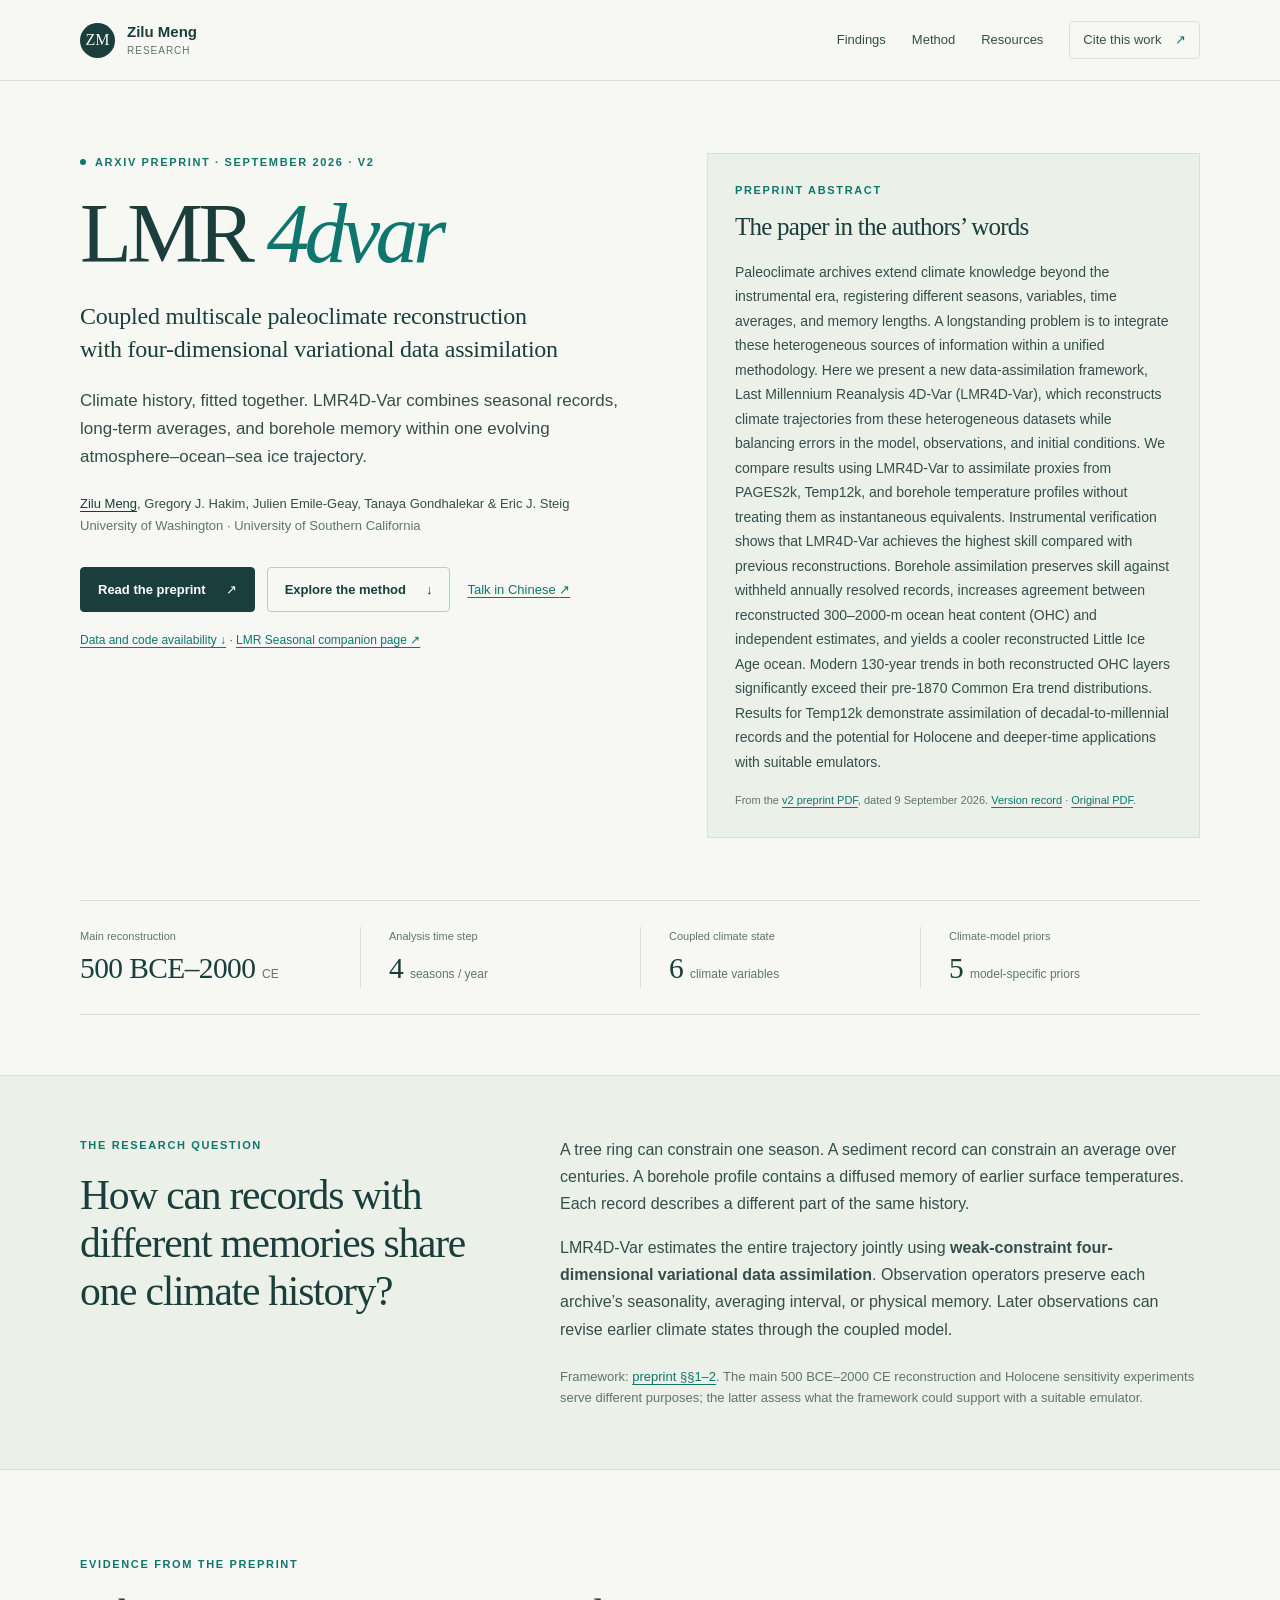
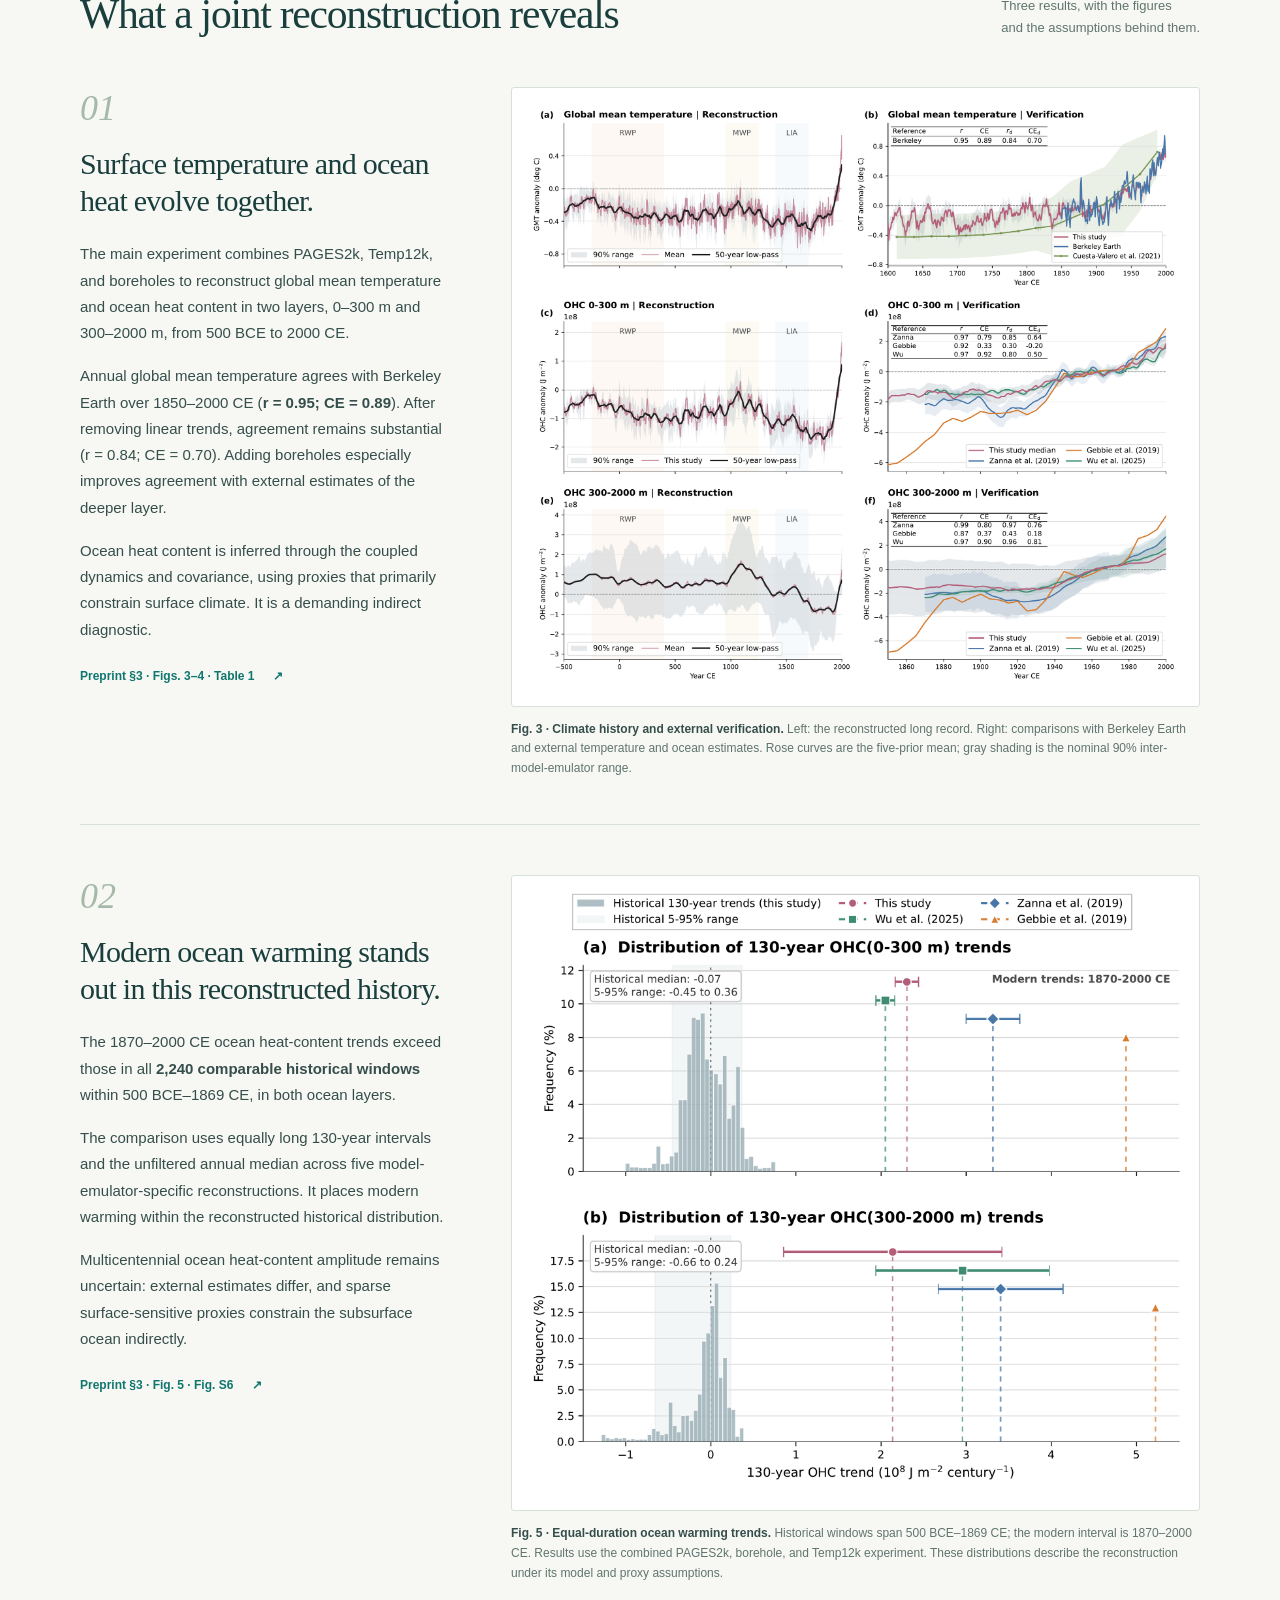
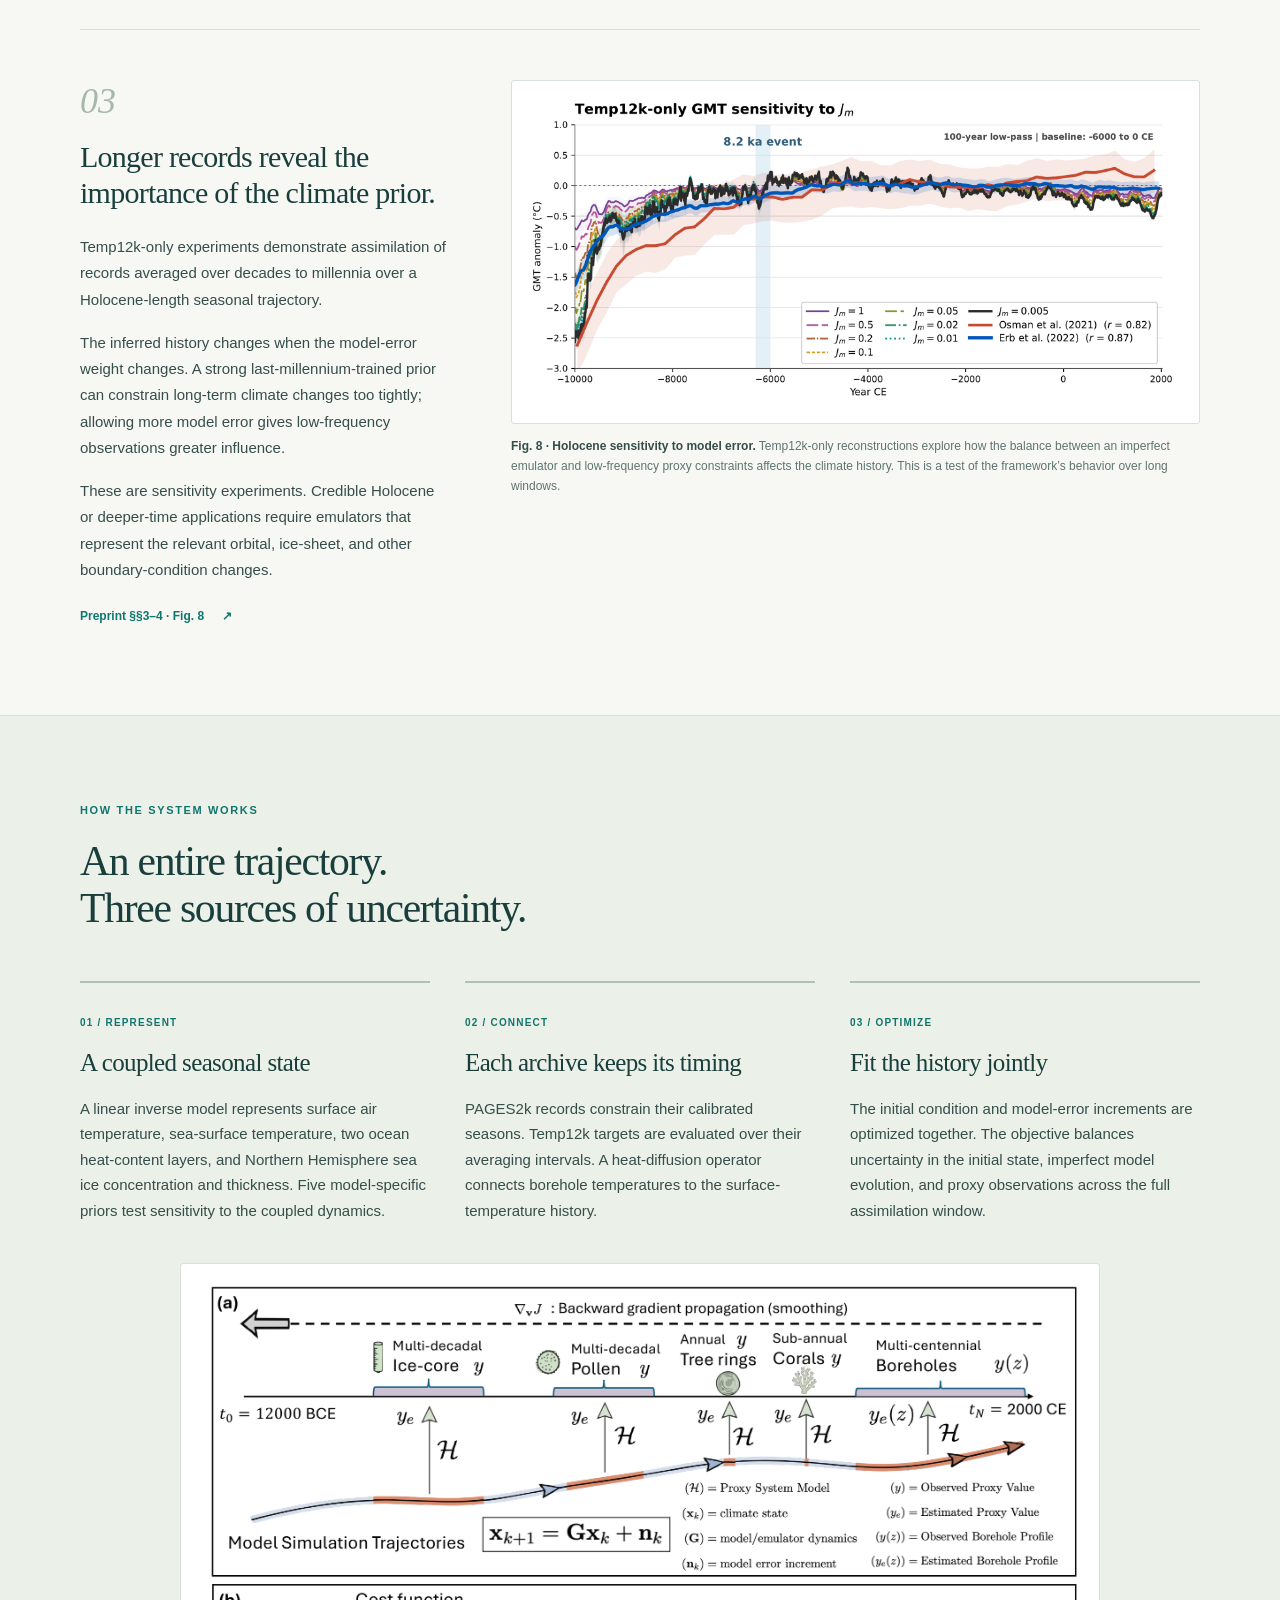
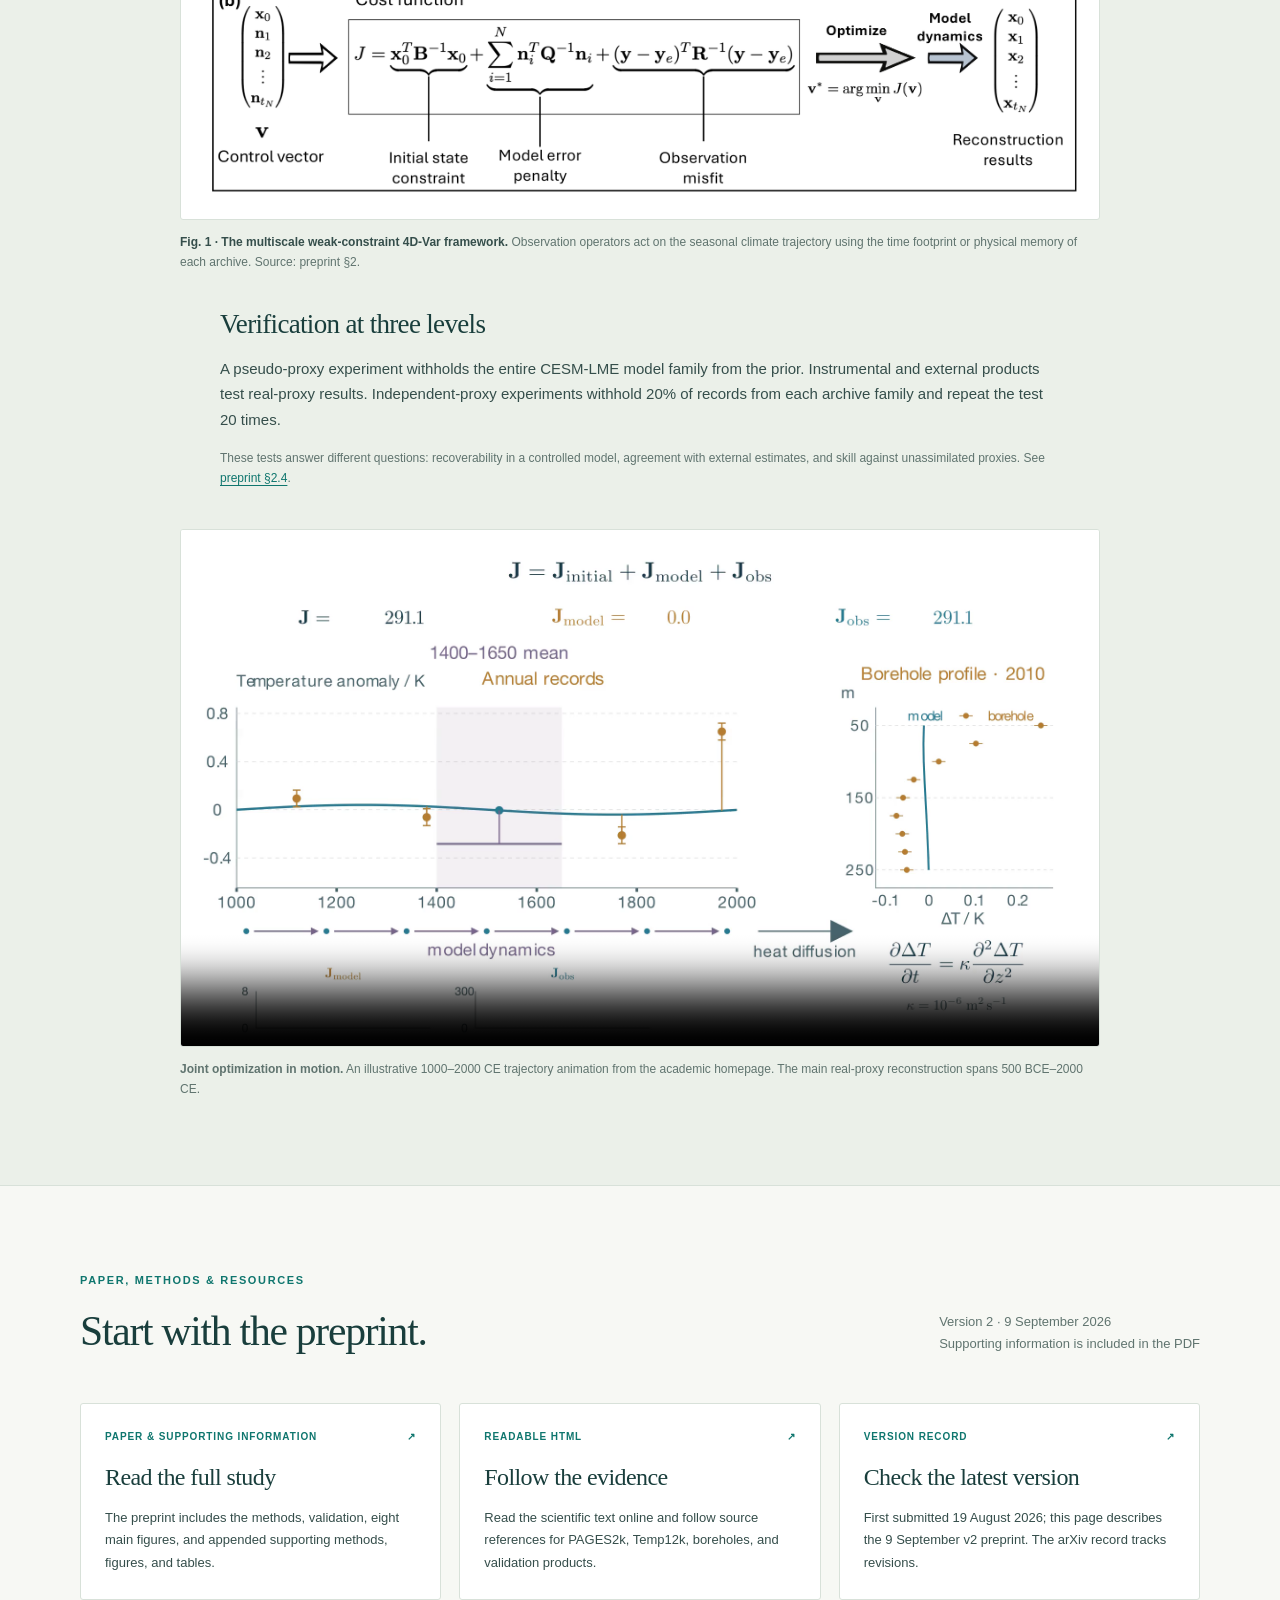
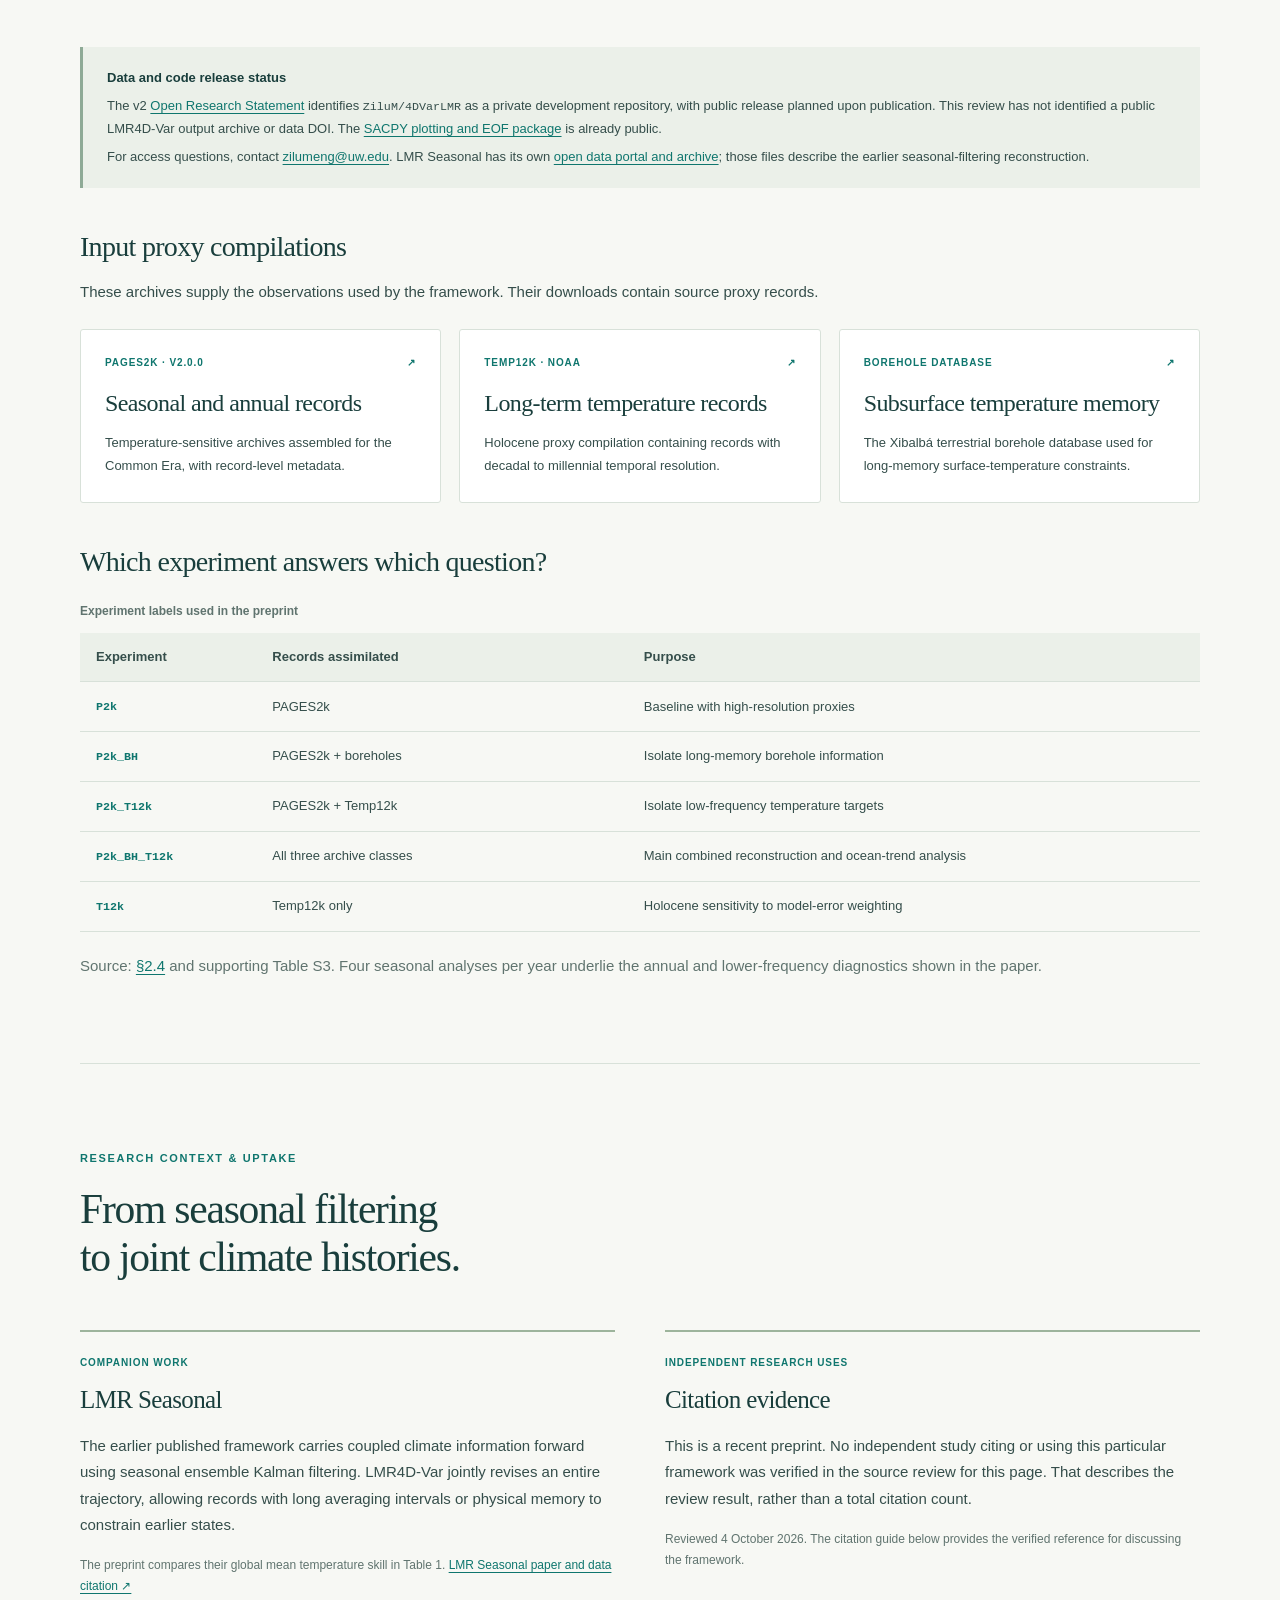
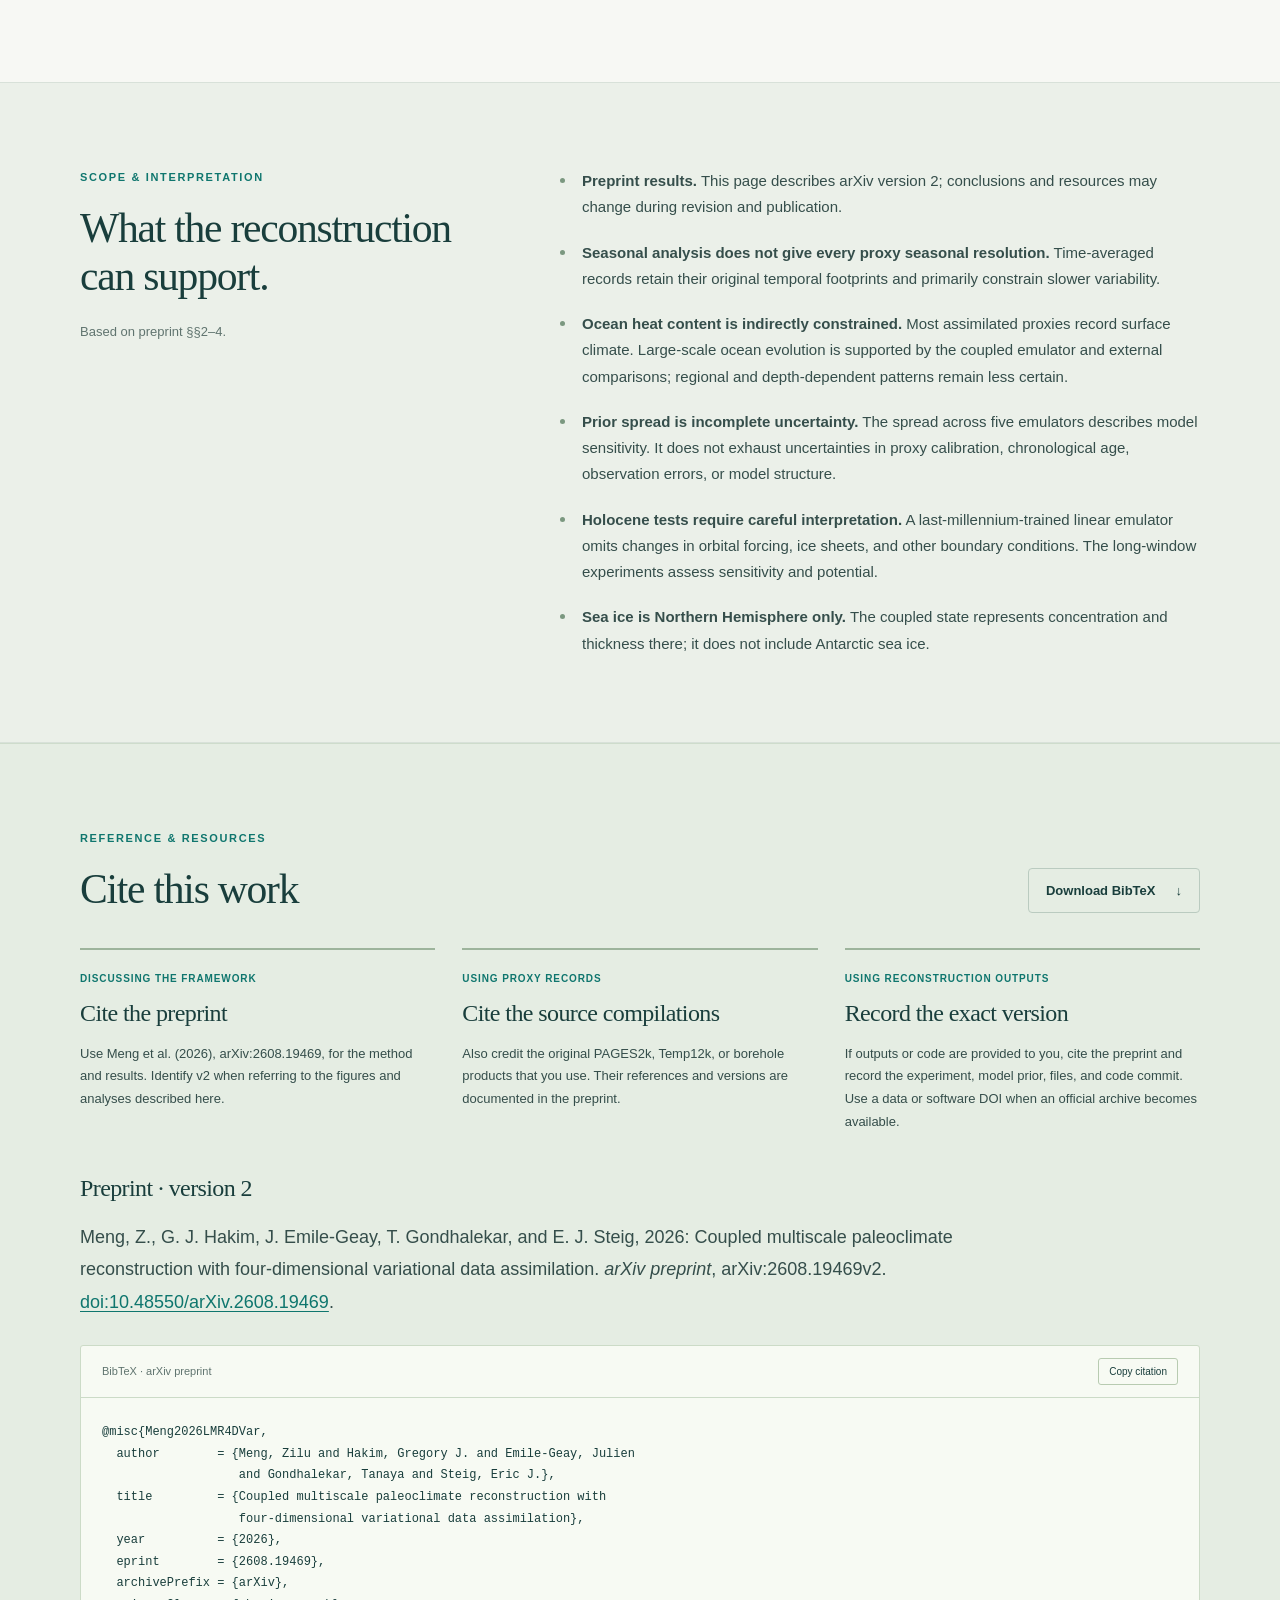
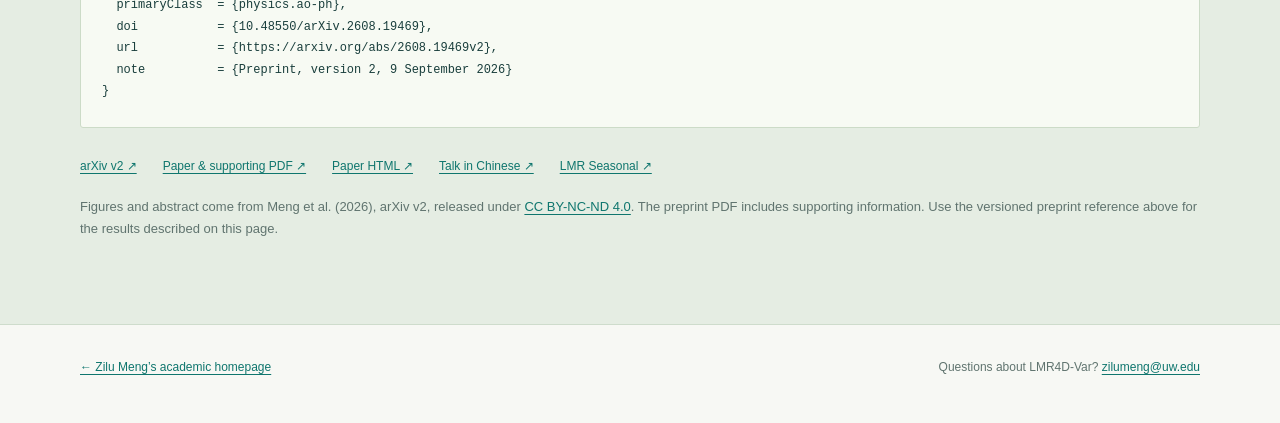
==== commit f904ee9c: "Rename research page title to LMR 4dvar" ====
--- a/lmr-four-d/index.html
+++ b/lmr-four-d/index.html
@@ -3,7 +3,7 @@
 <head>
   <meta charset="utf-8">
   <meta name="viewport" content="width=device-width, initial-scale=1">
-  <title>LMR Four-D | LMR4D-Var Multiscale Paleoclimate Reconstruction</title>
+  <title>LMR 4dvar</title>
   <meta name="description" content="LMR4D-Var jointly reconstructs seasonal climate histories using PAGES2k, Temp12k, and borehole records. Explore the 2026 preprint, ocean heat-content results, method, and citation.">
   <meta name="theme-color" content="#f7f8f4">
   <link rel="canonical" href="https://zilum.github.io/lmr-four-d/">
@@ -18,7 +18,7 @@
   <meta name="citation_doi" content="10.48550/arXiv.2608.19469">
   <meta name="citation_pdf_url" content="https://zilum.github.io/lmr-four-d/paper.pdf">
   <meta property="og:type" content="article">
-  <meta property="og:title" content="LMR Four-D — Climate history, fitted together">
+  <meta property="og:title" content="LMR 4dvar">
   <meta property="og:description" content="A coupled weak-constraint 4D-Var framework for seasonal, time-averaged, and long-memory paleoclimate records. Preprint, figures, method, and citation.">
   <meta property="og:url" content="https://zilum.github.io/lmr-four-d/">
   <meta property="og:image" content="https://zilum.github.io/lmr-four-d/assets/climate-history.webp">
@@ -34,7 +34,7 @@
         "@type": "WebPage",
         "@id": "https://zilum.github.io/lmr-four-d/",
         "url": "https://zilum.github.io/lmr-four-d/",
-        "name": "LMR Four-D | LMR4D-Var Multiscale Paleoclimate Reconstruction",
+        "name": "LMR 4dvar",
         "inLanguage": "en",
         "mainEntity": {"@id": "https://zilum.github.io/lmr-four-d/#article"}
       },
@@ -50,7 +50,7 @@
         "@id": "https://zilum.github.io/lmr-four-d/#article",
         "headline": "Coupled multiscale paleoclimate reconstruction with four-dimensional variational data assimilation",
         "name": "Coupled multiscale paleoclimate reconstruction with four-dimensional variational data assimilation",
-        "alternateName": ["LMR4D-Var", "LMR Four-D", "Last Millennium Reanalysis 4D-Var"],
+        "alternateName": ["LMR4D-Var", "LMR 4dvar", "Last Millennium Reanalysis 4D-Var"],
         "author": [
           {"@id": "https://zilum.github.io/#zilu-meng"},
           {"@type": "Person", "name": "Gregory J. Hakim"},
@@ -92,7 +92,7 @@
     <section class="hero shell" aria-labelledby="paper-title">
       <div class="hero-main">
         <p class="eyebrow"><span class="status-dot" aria-hidden="true"></span> arXiv preprint · September 2026 · v2</p>
-        <p class="project-name">LMR <em>Four-D</em></p>
+        <p class="project-name">LMR <em>4dvar</em></p>
         <h1 id="paper-title">Coupled multiscale paleoclimate reconstruction with four-dimensional variational data assimilation</h1>
         <p class="hero-deck">Climate history, fitted together. LMR4D-Var combines seasonal records, long-term averages, and borehole memory within one evolving atmosphere–ocean–sea ice trajectory.</p>
         <p class="authors"><a href="../">Zilu Meng</a>, Gregory J. Hakim, Julien Emile-Geay, Tanaya Gondhalekar &amp; Eric J. Steig<br><span>University of Washington · University of Southern California</span></p>
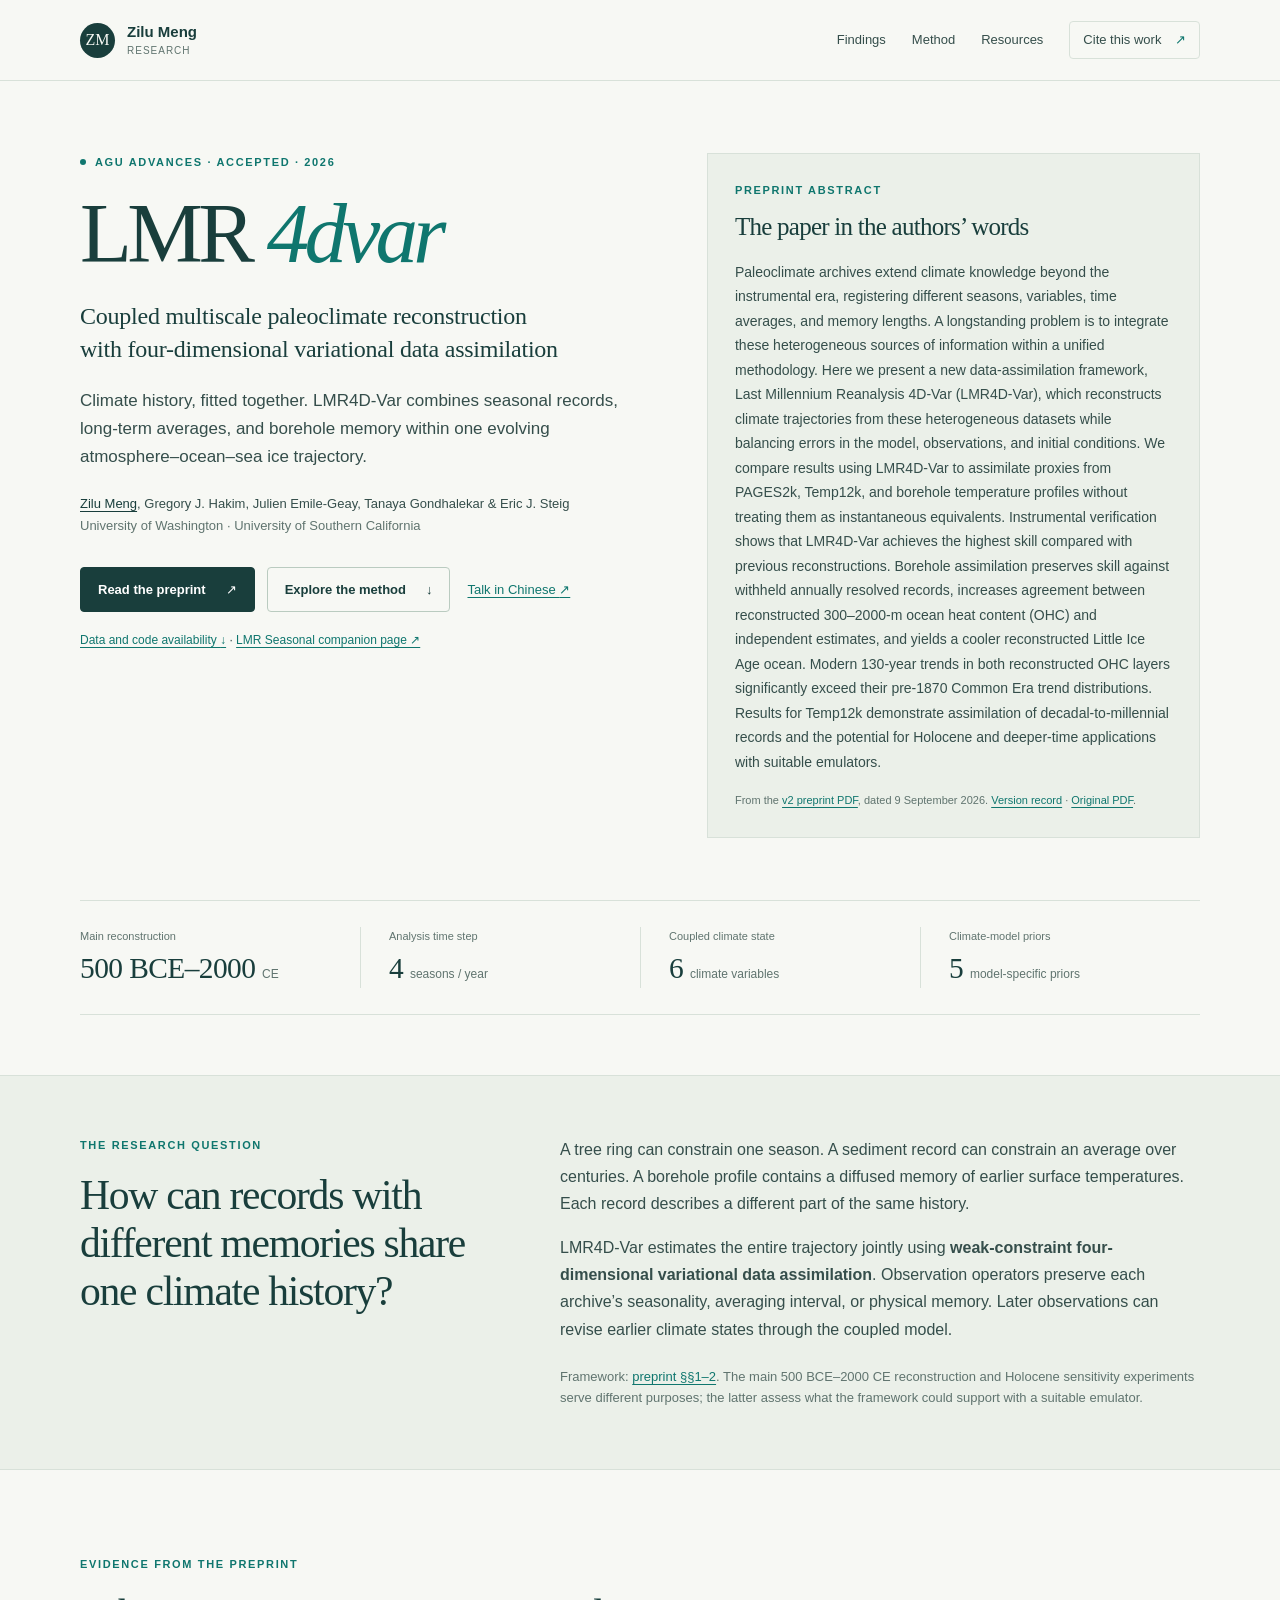
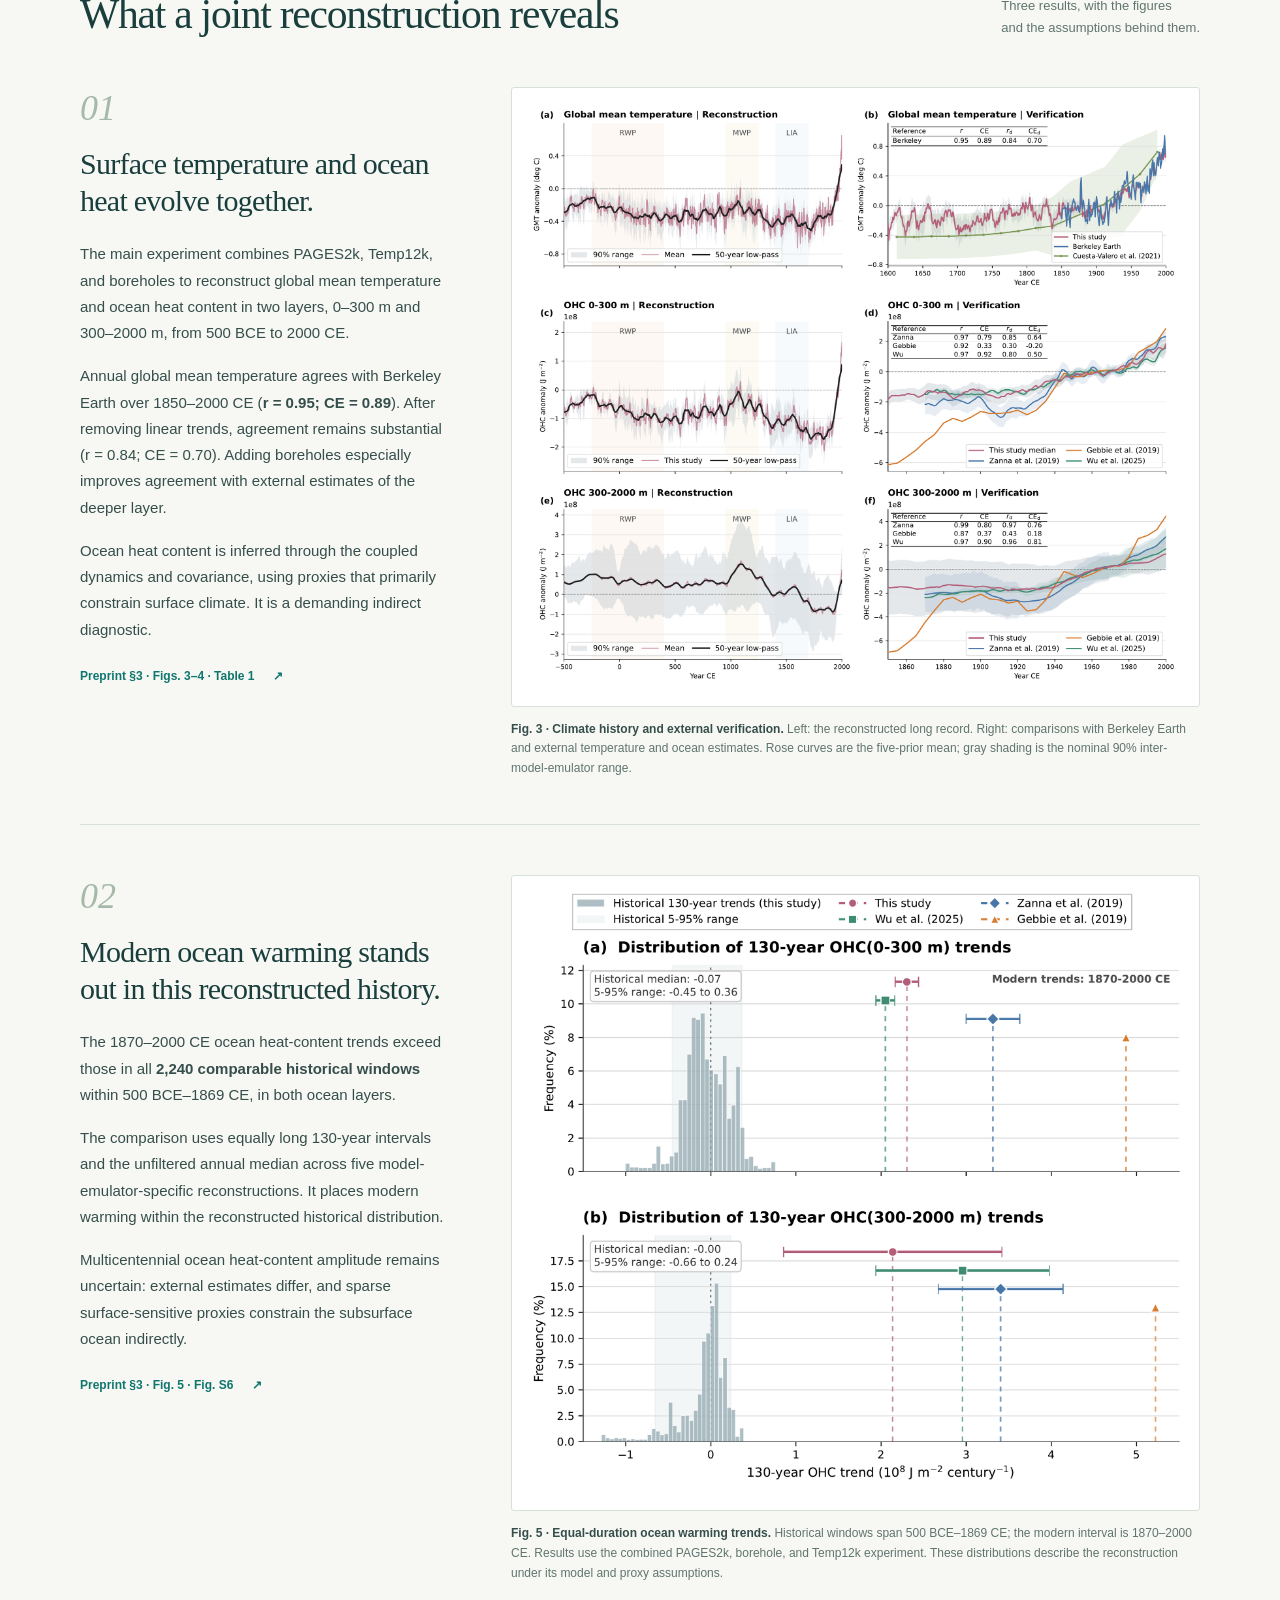
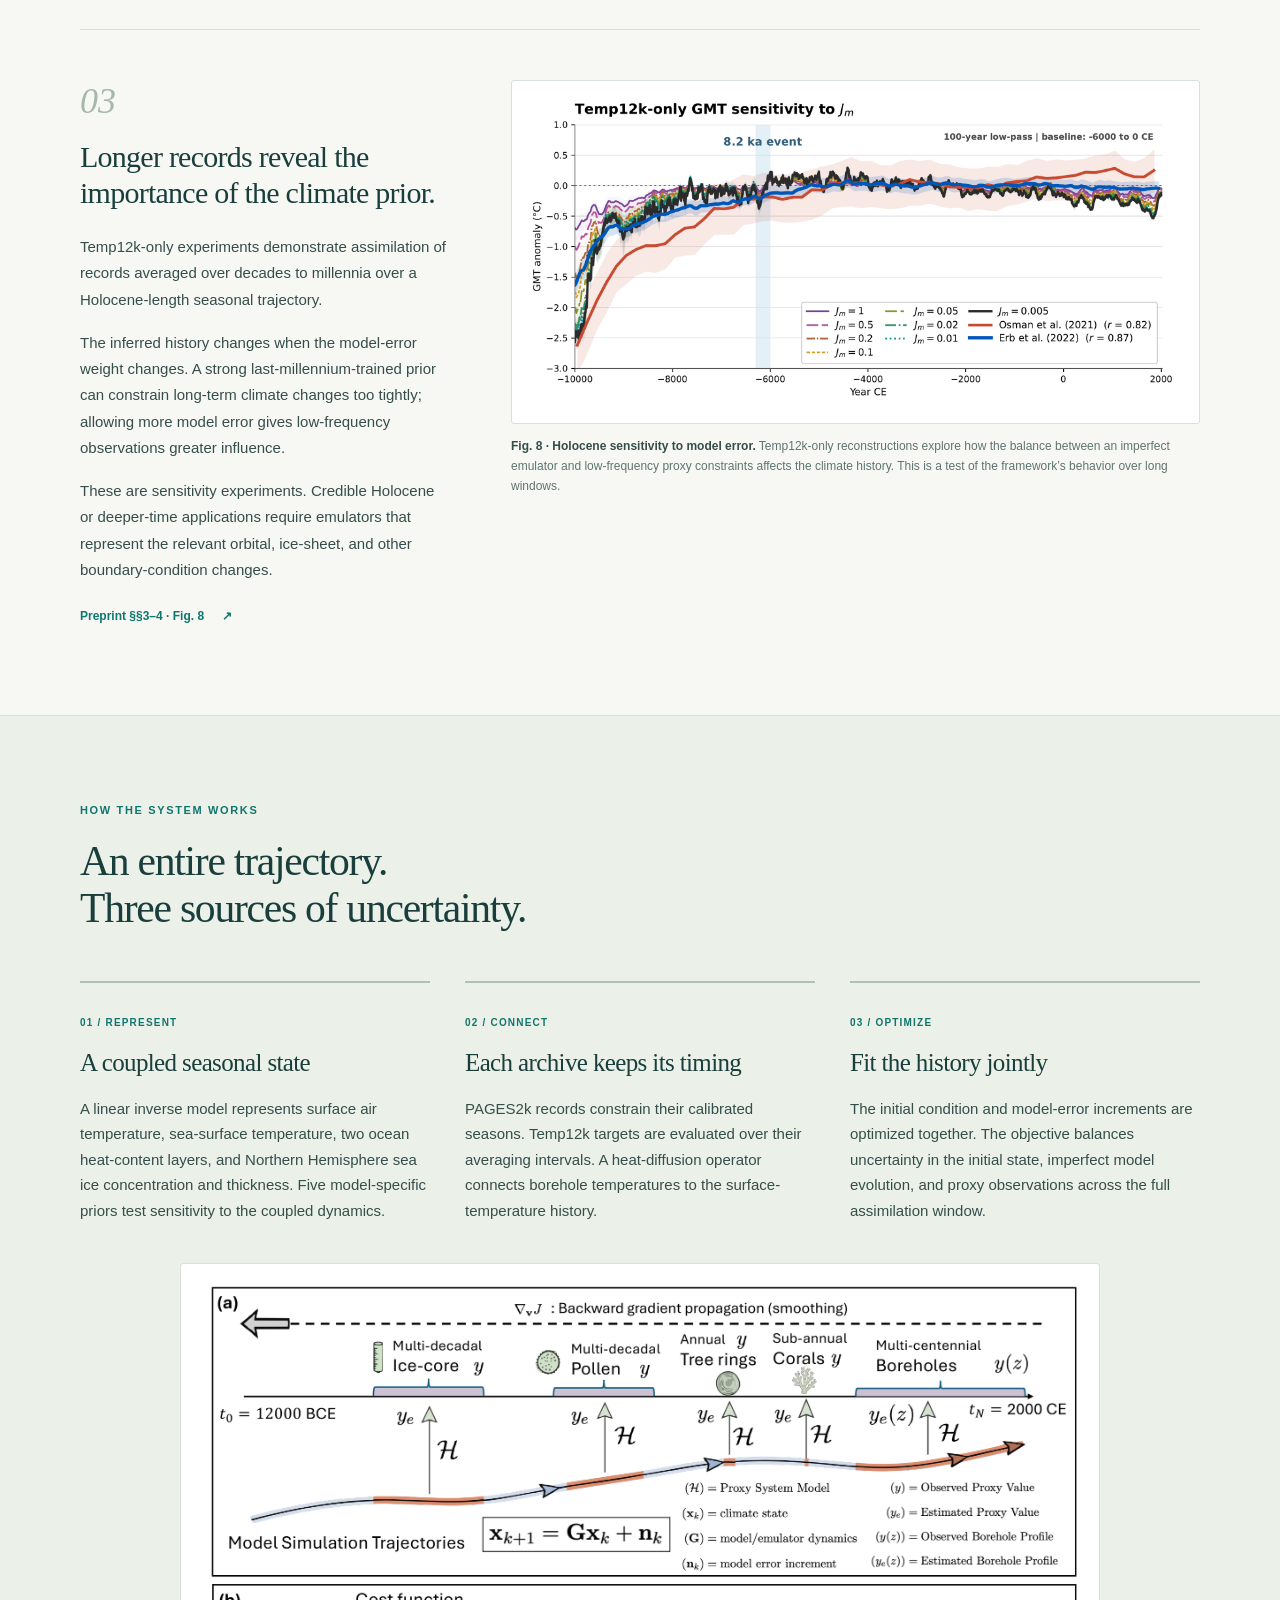
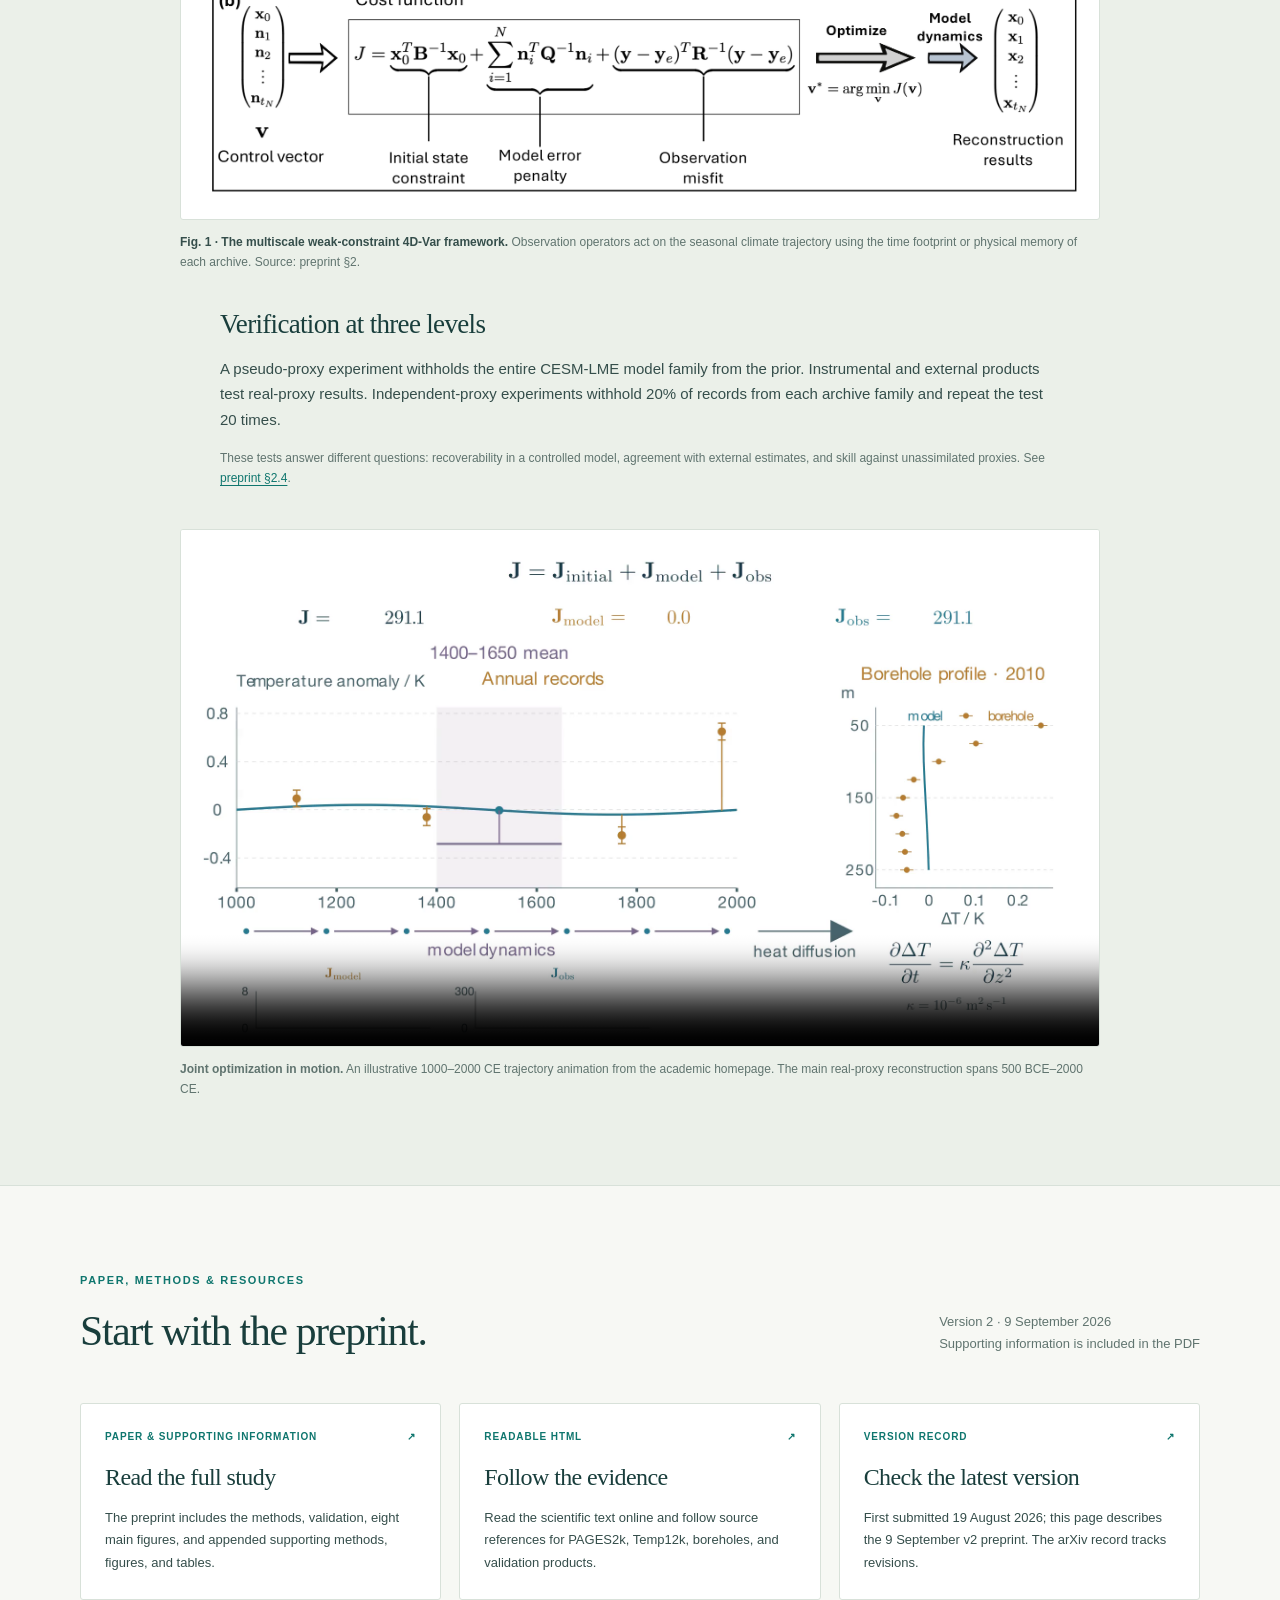
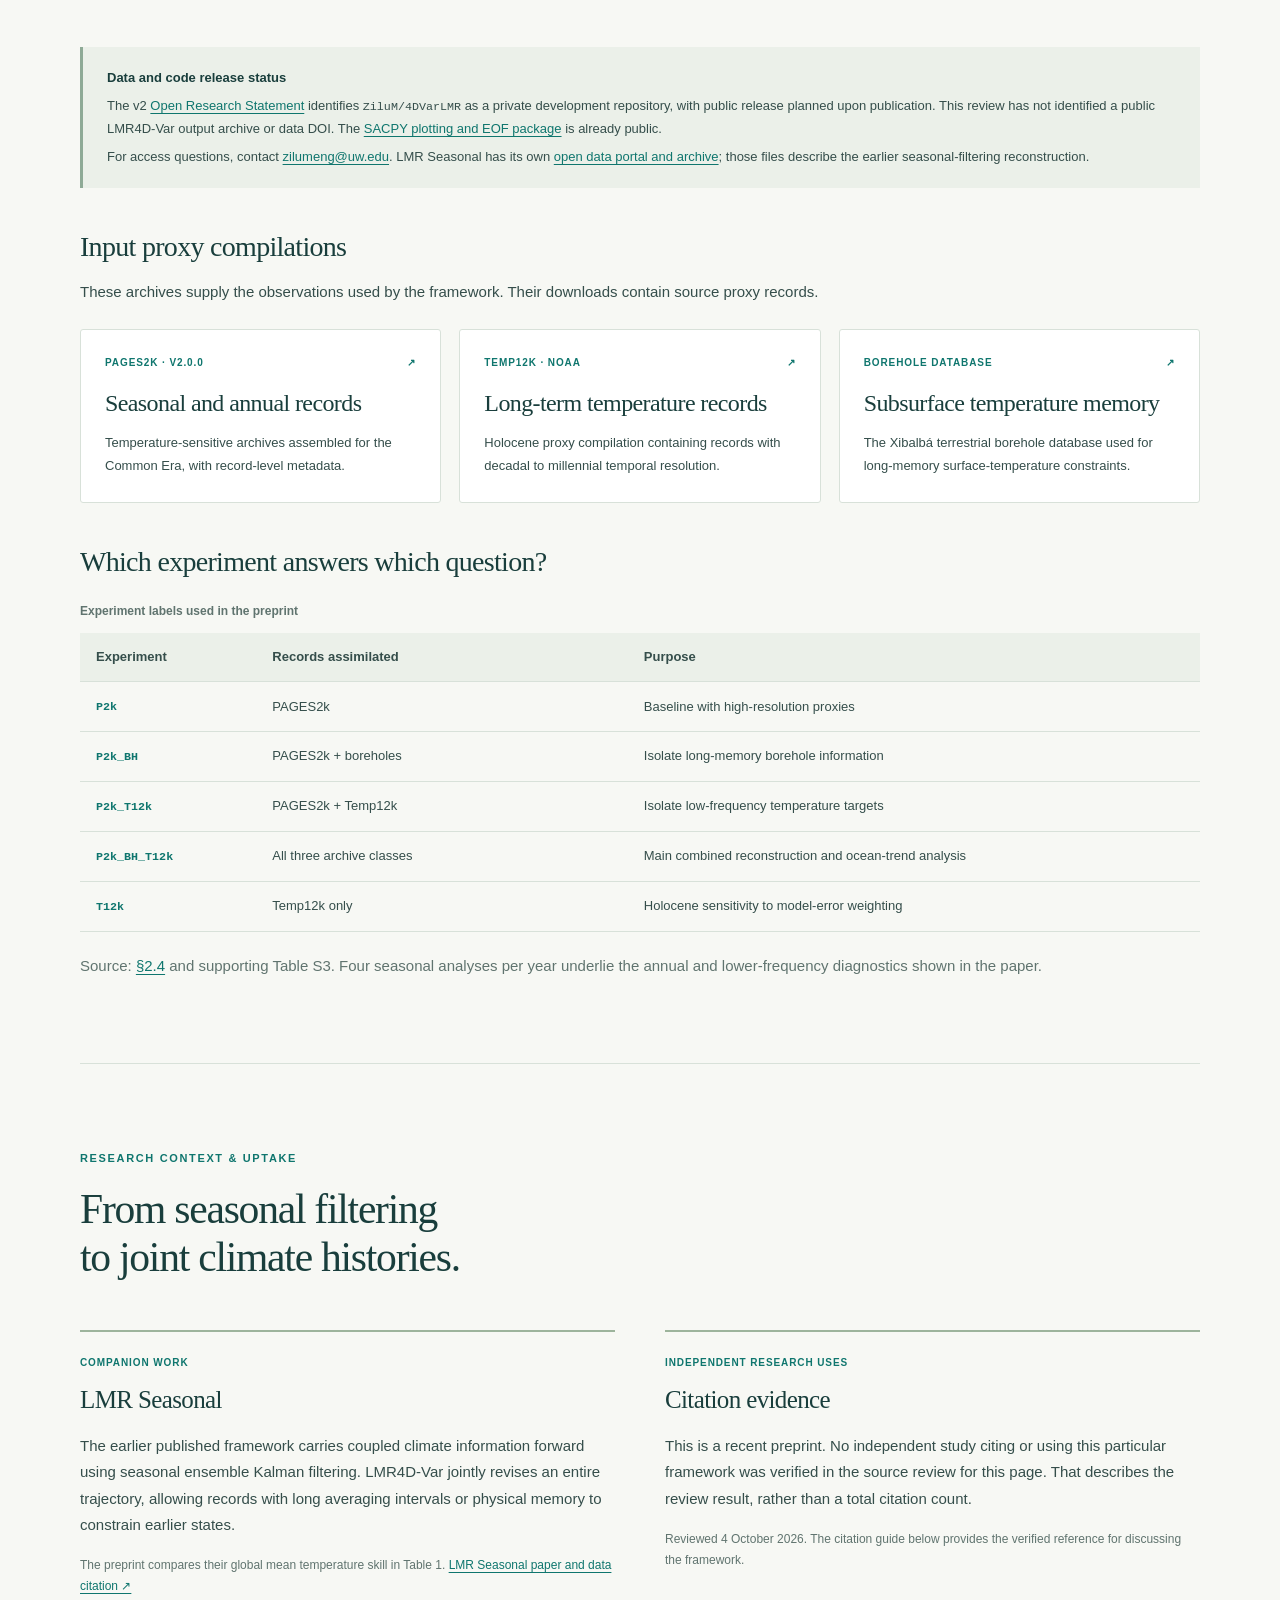
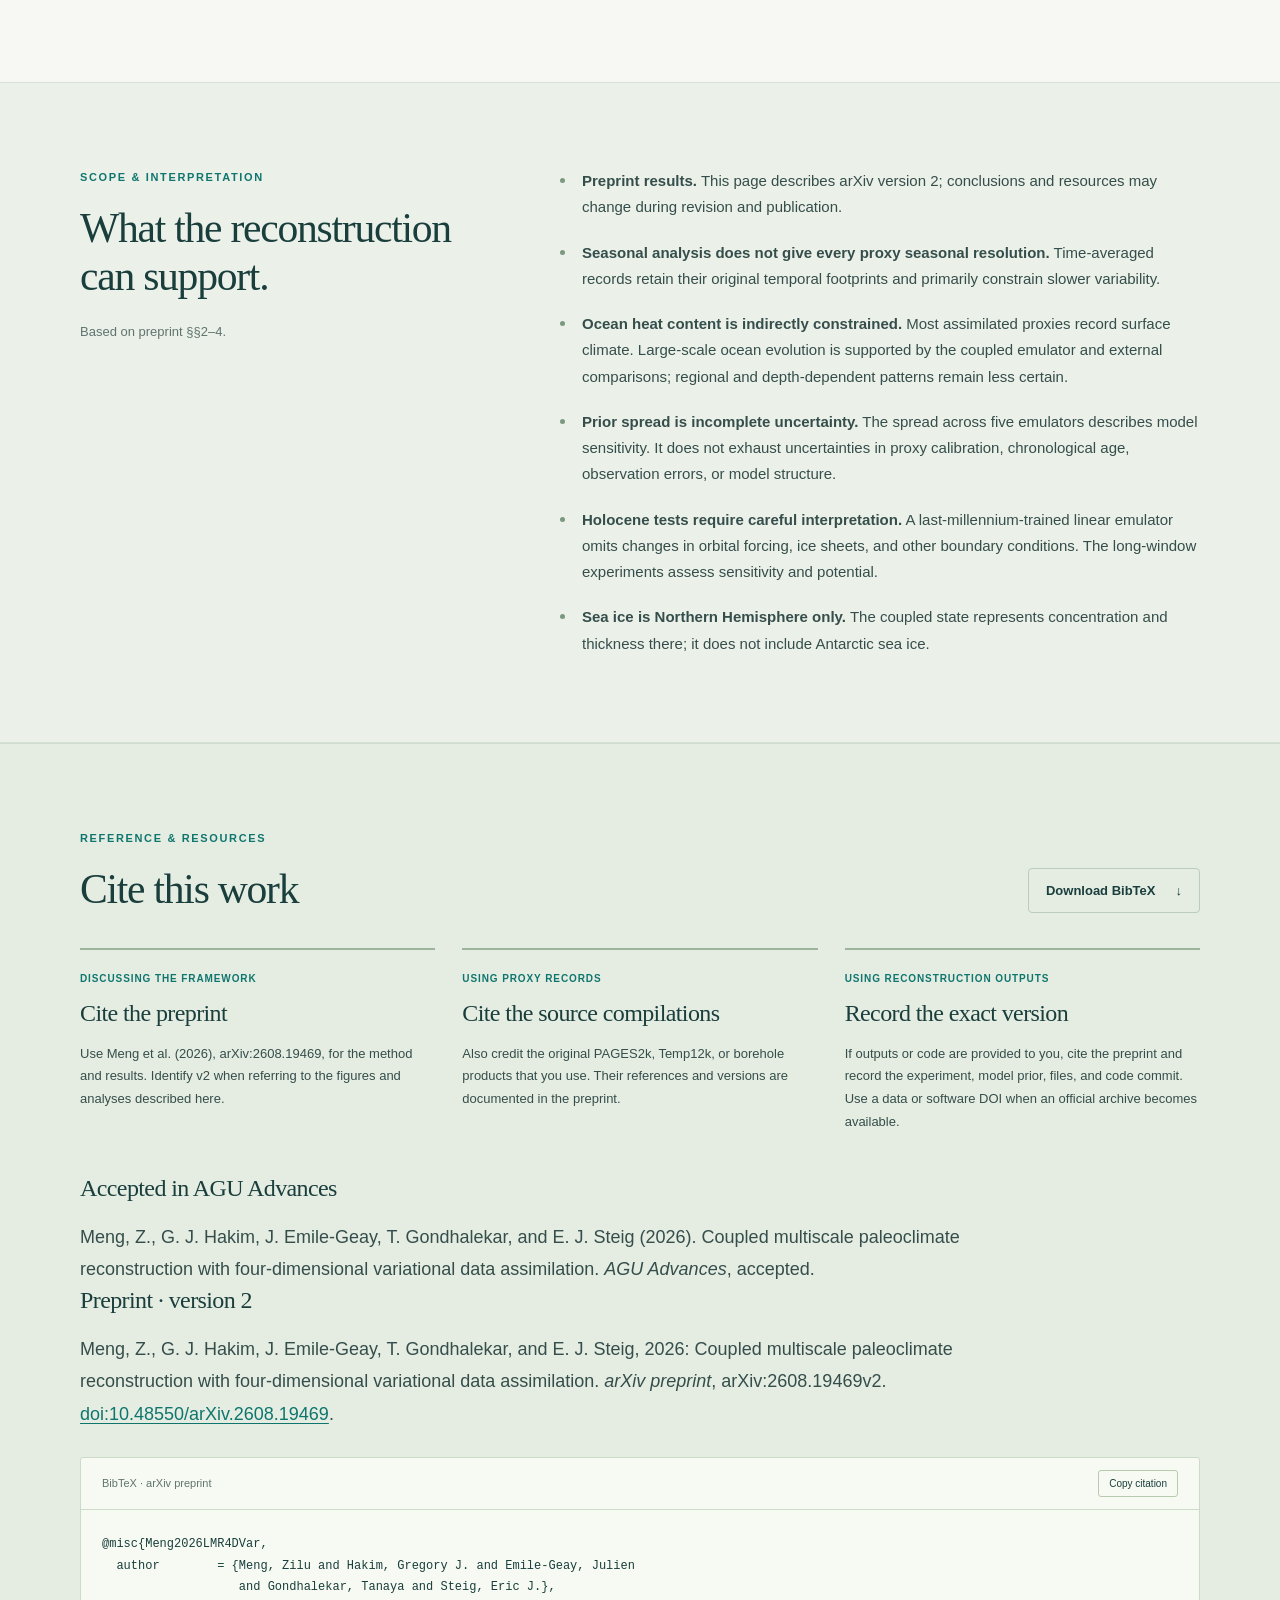
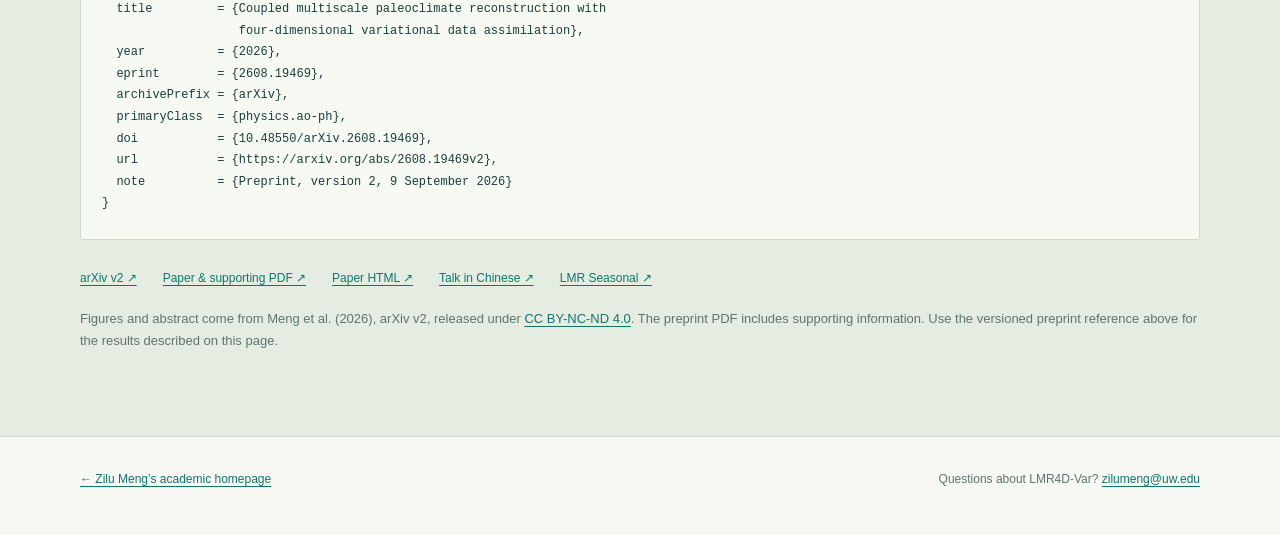
==== commit 189954d1: "Mark LMR4D-Var accepted in AGU Advances" ====
--- a/lmr-four-d/index.html
+++ b/lmr-four-d/index.html
@@ -4,7 +4,7 @@
   <meta charset="utf-8">
   <meta name="viewport" content="width=device-width, initial-scale=1">
   <title>LMR 4dvar</title>
-  <meta name="description" content="LMR4D-Var jointly reconstructs seasonal climate histories using PAGES2k, Temp12k, and borehole records. Explore the 2026 preprint, ocean heat-content results, method, and citation.">
+  <meta name="description" content="LMR4D-Var jointly reconstructs seasonal climate histories using PAGES2k, Temp12k, and borehole records. Accepted in AGU Advances. Explore the preprint, ocean heat-content results, method, and citation.">
   <meta name="theme-color" content="#f7f8f4">
   <link rel="canonical" href="https://zilum.github.io/lmr-four-d/">
   <meta name="citation_title" content="Coupled multiscale paleoclimate reconstruction with four-dimensional variational data assimilation">
@@ -91,7 +91,7 @@
   <main id="main">
     <section class="hero shell" aria-labelledby="paper-title">
       <div class="hero-main">
-        <p class="eyebrow"><span class="status-dot" aria-hidden="true"></span> arXiv preprint · September 2026 · v2</p>
+        <p class="eyebrow"><span class="status-dot" aria-hidden="true"></span> AGU Advances · Accepted · 2026</p>
         <p class="project-name">LMR <em>4dvar</em></p>
         <h1 id="paper-title">Coupled multiscale paleoclimate reconstruction with four-dimensional variational data assimilation</h1>
         <p class="hero-deck">Climate history, fitted together. LMR4D-Var combines seasonal records, long-term averages, and borehole memory within one evolving atmosphere–ocean–sea ice trajectory.</p>
@@ -157,6 +157,7 @@
     <section id="citation" class="citation-section" aria-labelledby="citation-title"><div class="shell section">
       <div class="section-heading"><div><p class="eyebrow">Reference &amp; resources</p><h2 id="citation-title">Cite this work</h2></div><a class="button secondary" href="./citation.bib" download>Download BibTeX <span aria-hidden="true">↓</span></a></div>
       <div class="citation-guidance"><article><span class="resource-kind">DISCUSSING THE FRAMEWORK</span><h3>Cite the preprint</h3><p>Use Meng et al. (2026), arXiv:2608.19469, for the method and results. Identify v2 when referring to the figures and analyses described here.</p></article><article><span class="resource-kind">USING PROXY RECORDS</span><h3>Cite the source compilations</h3><p>Also credit the original PAGES2k, Temp12k, or borehole products that you use. Their references and versions are documented in the preprint.</p></article><article><span class="resource-kind">USING RECONSTRUCTION OUTPUTS</span><h3>Record the exact version</h3><p>If outputs or code are provided to you, cite the preprint and record the experiment, model prior, files, and code commit. Use a data or software DOI when an official archive becomes available.</p></article></div>
+      <h3 class="reference-label">Accepted in AGU Advances</h3><p class="citation-text">Meng, Z., G. J. Hakim, J. Emile-Geay, T. Gondhalekar, and E. J. Steig (2026). Coupled multiscale paleoclimate reconstruction with four-dimensional variational data assimilation. <em>AGU Advances</em>, accepted.</p>
       <h3 class="reference-label">Preprint · version 2</h3><p class="citation-text">Meng, Z., G. J. Hakim, J. Emile-Geay, T. Gondhalekar, and E. J. Steig, 2026: Coupled multiscale paleoclimate reconstruction with four-dimensional variational data assimilation. <em>arXiv preprint</em>, arXiv:2608.19469v2. <a href="https://doi.org/10.48550/arXiv.2608.19469">doi:10.48550/arXiv.2608.19469</a>.</p>
       <div class="citation-code"><div class="code-toolbar"><span>BibTeX · arXiv preprint</span><button type="button" data-copy="bibtex-example" hidden>Copy citation</button></div><pre><code id="bibtex-example">@misc{Meng2026LMR4DVar,
   author        = {Meng, Zilu and Hakim, Gregory J. and Emile-Geay, Julien
